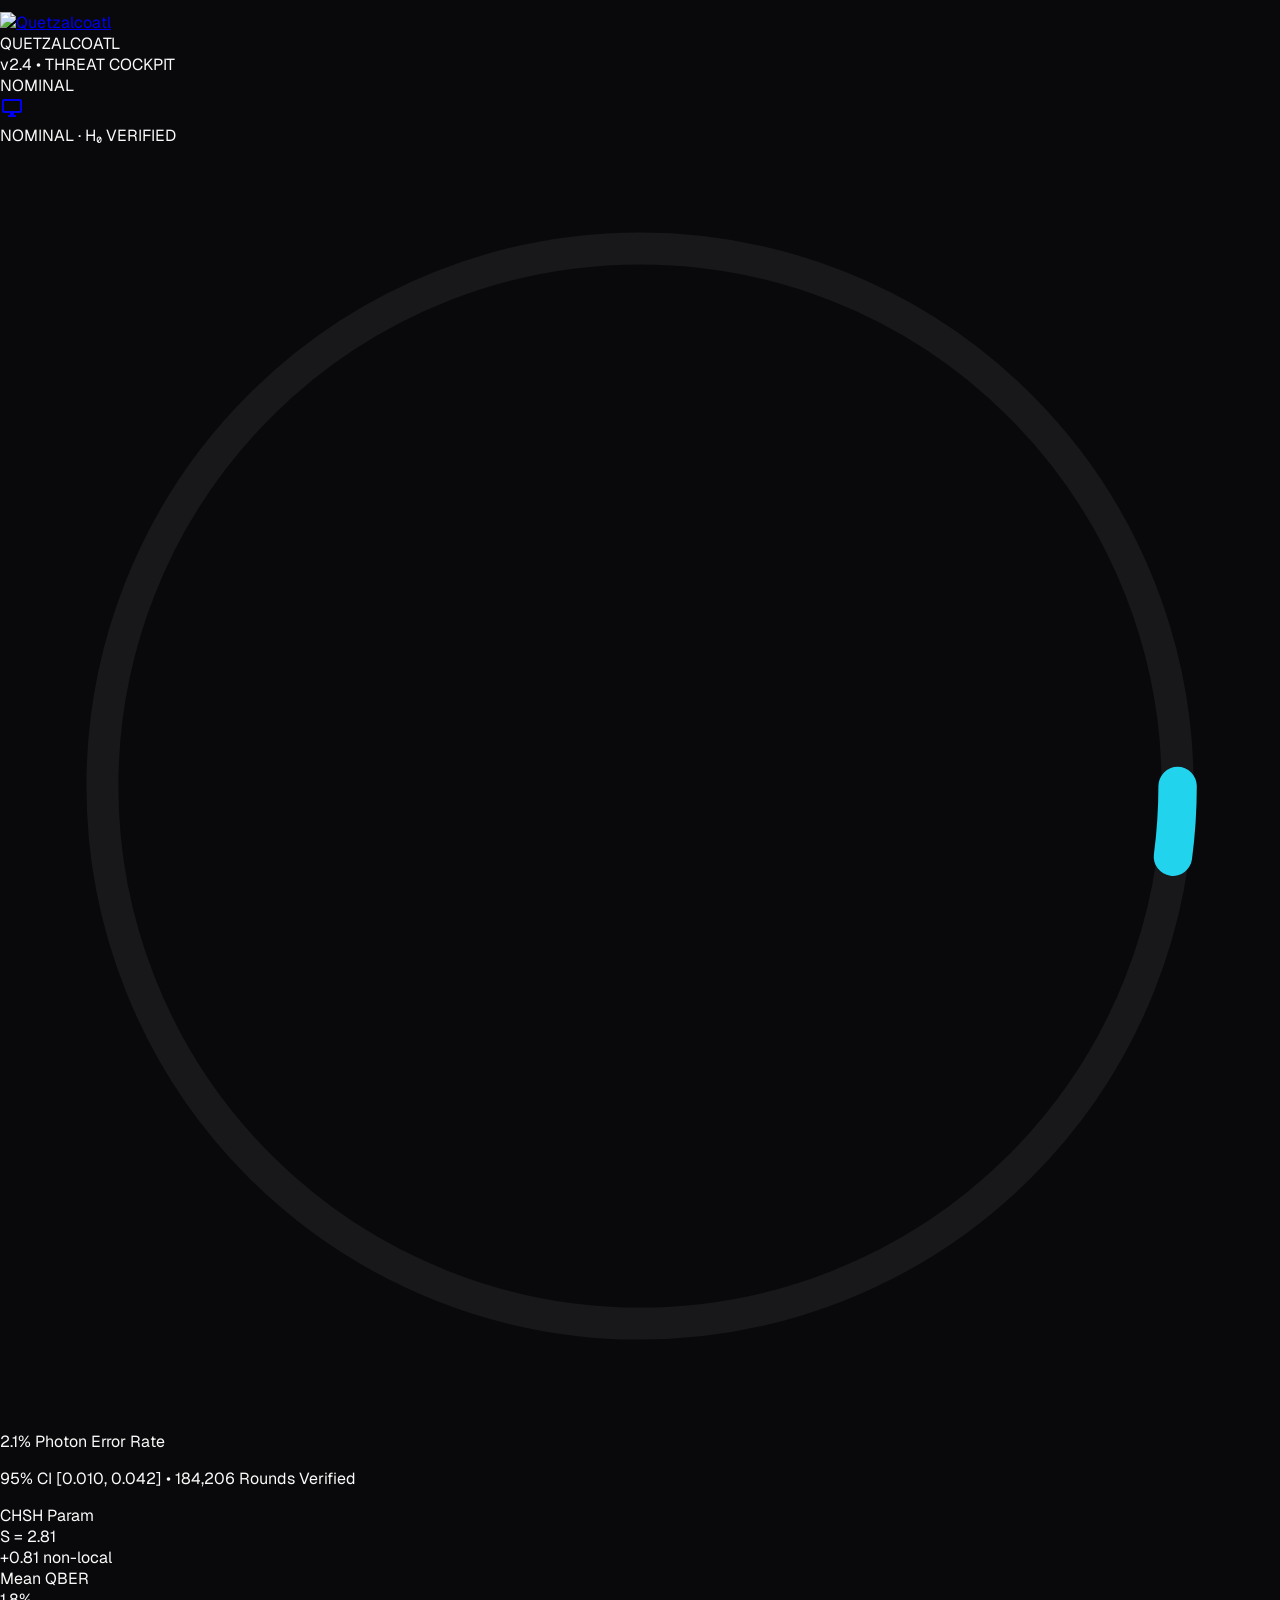
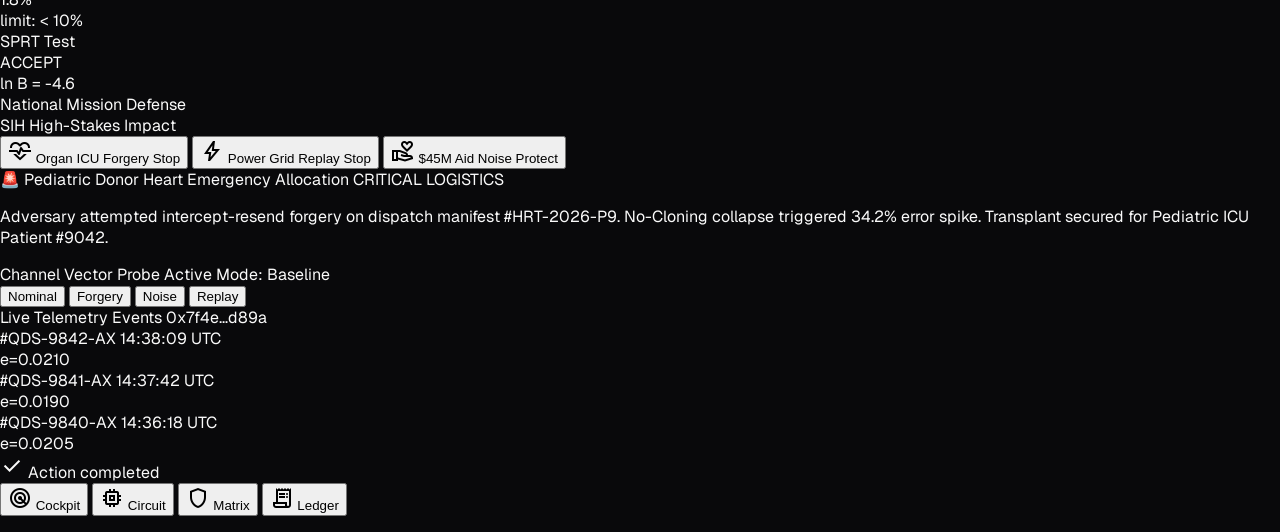
==== frontend/minimal.html @ b8067ca7 "feat(ui): overhaul UI/UX navigation, sticky cockpit HUD, and floating hover explainer" ====
<!DOCTYPE html>
<html class="dark" lang="en">

<head>
  <meta charset="utf-8">
  <meta name="viewport"
    content="width=device-width, initial-scale=1.0, maximum-scale=1.0, user-scalable=no, viewport-fit=cover">
  <title>Quetzalcoatl • Quantum Digital Signature Lab</title>
  <link rel="preconnect" href="https://fonts.googleapis.com">
  <link rel="preconnect" href="https://fonts.gstatic.com" crossorigin="">
  <link
    href="https://fonts.googleapis.com/css2?family=Geist:wght@300;400;500;600;700&amp;family=JetBrains+Mono:wght@400;500;600&amp;display=swap"
    rel="stylesheet">
  <link
    href="https://fonts.googleapis.com/css2?family=Material+Symbols+Outlined:opsz,wght,FILL,GRAD@20..48,100..700,0..1,-50..200"
    rel="stylesheet">
  <script src="https://cdn.tailwindcss.com?plugins=forms,container-queries"></script>
  <script id="tailwind-config">
    tailwind.config = {
      darkMode: "class",
      theme: {
        extend: {
          colors: {
            background: "#09090b",
            surface: "#0c0c0f",
            "surface-raised": "#141418",
            "surface-bright": "#18181b",
            "surface-container": "#121215",
            "surface-container-high": "#18181b",
            "surface-container-lowest": "#09090b",
            outline: "#1f1f23",
            "outline-variant": "#27272a",
            "outline-subtle": "#1e1e24",
            border: "#1f1f23",
            "border-subtle": "#27272a",
            primary: "#a78bfa",
            "on-surface": "#fafafa",
            "on-surface-variant": "#a1a1aa",
            secondary: "#71717a",
            muted: "#71717a",
            tertiary: "#34d399",
            error: "#ef4444",
            warning: "#f59e0b",
            "text-bright": "#fafafa",
            "text-muted": "#a1a1aa",
            "text-dim": "#71717a"
          },
          fontFamily: {
            sans: ["Geist", "-apple-system", "BlinkMacSystemFont", "sans-serif"],
            mono: ["JetBrains Mono", "monospace"]
          }
        }
      }
    };
  </script>
  <style>
    @layer base {

      html,
      body {
        margin: 0;
        padding: 0;
        width: 100vw;
        background-color: #09090b;
        color: #fafafa;
        font-family: 'Geist', sans-serif;
      }

      body {
        overscroll-behavior: none;
        -webkit-font-smoothing: antialiased;
        min-height: 100dvh;
      }

      .pb-safe {
        padding-bottom: max(env(safe-area-inset-bottom, 16px), 16px);
      }

      .pt-safe {
        padding-top: max(env(safe-area-inset-top, 12px), 12px);
      }
    }

    ::-webkit-scrollbar {
      display: none;
    }

    @keyframes pulseGlow {

      0%,
      100% {
        opacity: 0.35;
        transform: scale(1);
      }

      50% {
        opacity: 0.9;
        transform: scale(1.15);
      }
    }

    .pulse-glow {
      animation: pulseGlow 2.4s ease-in-out infinite;
      transform-origin: center;
    }

    .view-container {
      display: none;
      opacity: 0;
      transition: opacity 0.15s ease-out;
    }

    .view-container.active-view {
      display: block;
      opacity: 1;
    }

    /* Smart Floating Contextual Tooltip */
    #quantum-tooltip {
      position: fixed;
      z-index: 100000;
      max-width: 320px;
      min-width: 200px;
      background: rgba(18, 18, 23, 0.96);
      backdrop-filter: blur(16px);
      -webkit-backdrop-filter: blur(16px);
      border: 1px solid rgba(6, 182, 212, 0.4);
      border-radius: 12px;
      padding: 12px 14px;
      box-shadow: 0 16px 36px -4px rgba(0, 0, 0, 0.85), 0 0 1px 1px rgba(6, 182, 212, 0.2);
      pointer-events: none;
      opacity: 0;
      transform: translateY(6px) scale(0.96);
      transition: opacity 0.15s ease, transform 0.15s ease;
    }

    #quantum-tooltip.active {
      opacity: 1;
      transform: translateY(0) scale(1);
      pointer-events: auto;
    }

    .tooltip-header {
      display: flex;
      align-items: center;
      justify-content: space-between;
      gap: 8px;
      margin-bottom: 6px;
    }

    .tooltip-tag {
      font-family: 'JetBrains Mono', monospace;
      font-size: 9px;
      font-weight: 700;
      text-transform: uppercase;
      letter-spacing: 0.05em;
      padding: 2px 6px;
      border-radius: 4px;
      background: rgba(6, 182, 212, 0.15);
      color: #22d3ee;
      border: 1px solid rgba(6, 182, 212, 0.3);
    }

    .tooltip-title {
      font-weight: 700;
      font-size: 12px;
      color: #ffffff;
      line-height: 1.3;
    }

    .tooltip-body {
      font-size: 11px;
      color: #d4d4d8;
      line-height: 1.45;
    }

    .tooltip-timer-track {
      width: 100%;
      height: 2.5px;
      background: rgba(255, 255, 255, 0.08);
      border-radius: 999px;
      overflow: hidden;
      margin-top: 8px;
    }

    .tooltip-timer-bar {
      height: 100%;
      width: 100%;
      background: linear-gradient(90deg, #06b6d4, #10b981);
      transform-origin: left;
    }

    [data-explain-title] {
      cursor: help;
      transition: box-shadow 0.15s ease;
    }

    [data-explain-title]:hover {
      box-shadow: 0 0 0 1px rgba(6, 182, 212, 0.4) !important;
    }
  </style>
</head>

<body class="bg-background text-on-surface flex flex-col min-h-screen selection:bg-primary/20 selection:text-white">

  <!-- Minimal Dynamic Executive Header -->
  <header class="fixed top-0 w-full z-50 pt-safe bg-background/85 backdrop-blur-xl border-b border-outline">
    <div class="h-14 px-4 flex items-center justify-between max-w-lg mx-auto">
      <div class="flex items-center gap-3 min-w-0">
        <a href="/" title="Open Desktop SOC"
          class="w-7 h-7 rounded-md border border-outline-variant overflow-hidden flex items-center justify-center shrink-0 bg-surface-container hover:border-cyan-500/40 transition">
          <img alt="Quetzalcoatl" class="w-full h-full object-cover" src="/static/assets/cover.png"
            onerror="this.onerror=null; this.src='https://lh3.googleusercontent.com/aida-public/[base64]';">
        </a>
        <div class="min-w-0">
          <div class="font-mono text-[11px] tracking-widest text-on-surface font-semibold uppercase truncate"
            id="hdr-title">QUETZALCOATL</div>
          <div class="font-mono text-[9px] text-secondary tracking-tight truncate" id="hdr-subtitle">TELEPORTATION CORE
          </div>
        </div>
      </div>
      <div class="flex items-center gap-2 shrink-0">
        <div class="flex items-center gap-1.5 px-2 py-1 rounded border border-outline bg-surface-container"
          id="hdr-badge">
          <span class="w-1.5 h-1.5 rounded-full bg-tertiary animate-pulse" id="hdr-badge-dot"></span>
          <span class="font-mono text-[10px] text-tertiary font-medium uppercase" id="hdr-badge-text">NOMINAL</span>
        </div>
        <a href="/"
          class="p-1 rounded text-secondary hover:text-white border border-transparent hover:border-outline transition"
          title="Switch to Full Desktop SOC">
          <span class="material-symbols-outlined text-[16px]">desktop_windows</span>
        </a>
      </div>
    </div>
  </header>

  <!-- Main Multi-View Workspace -->
  <main class="flex-1 flex flex-col relative w-full pt-20 pb-24 px-4 max-w-lg mx-auto">

    <!-- ======================================================== -->
    <!-- VIEW 1: LIVE THREAT COCKPIT -->
    <!-- ======================================================== -->
    <div id="view-cockpit" class="view-container active-view space-y-6">
      <!-- Hero Error Rate & Real-Time Pulse -->
      <section class="flex flex-col items-center pt-2 pb-1 text-center">
        <div
          class="inline-flex items-center gap-2 px-2.5 py-1 rounded-full bg-surface-container border border-outline-variant/60 mb-4">
          <span class="w-1.5 h-1.5 rounded-full bg-emerald-400" id="heroBadgeDot"></span>
          <span class="font-mono text-[10px] tracking-wider uppercase text-on-surface-variant font-medium"
            id="heroBadgeText">NOMINAL · H₀ VERIFIED</span>
        </div>
        <!-- Clean Radial Telemetry Metric -->
        <div class="relative w-44 h-44 flex items-center justify-center mb-3">
          <svg class="w-full h-full transform -rotate-90" viewBox="0 0 100 100">
            <circle cx="50" cy="50" fill="none" r="42" stroke="#18181b" stroke-width="2.5"></circle>
            <circle class="transition-all duration-700 ease-out" cx="50" cy="50" fill="none" id="gaugeArc" r="42"
              stroke="#22d3ee" stroke-dasharray="5.54 263.89" stroke-dashoffset="0" stroke-linecap="round"
              stroke-width="3"></circle>
          </svg>
          <div class="absolute inset-0 flex flex-col items-center justify-center">
            <span class="font-mono text-4xl font-semibold tracking-tight text-white" id="heroRateVal">2.1%</span>
            <span class="font-mono text-[10px] uppercase tracking-widest text-secondary mt-1">Photon Error Rate</span>
          </div>
        </div>
        <p class="font-mono text-[11px] text-secondary tracking-tight" id="heroSubtitle">
          95% CI [0.010, 0.042] • 184,206 Rounds Verified
        </p>
      </section>

      <!-- Essential Micro-Grid (CHSH, QBER, SPRT) -->
      <section class="grid grid-cols-3 gap-2.5 pt-1">
        <div
          class="p-3 rounded-lg border border-outline-variant/40 bg-surface-container/60 flex flex-col justify-between space-y-1">
          <span class="font-mono text-[9px] uppercase tracking-wider text-secondary">CHSH Param</span>
          <div class="font-mono text-base font-semibold text-white" id="statCHSH">S = 2.81</div>
          <span class="font-mono text-[9px] text-cyan-400" id="statMargin">+0.81 non-local</span>
        </div>
        <div
          class="p-3 rounded-lg border border-outline-variant/40 bg-surface-container/60 flex flex-col justify-between space-y-1">
          <span class="font-mono text-[9px] uppercase tracking-wider text-secondary">Mean QBER</span>
          <div class="font-mono text-base font-semibold text-white" id="statQBER">1.8%</div>
          <span class="font-mono text-[9px] text-secondary">limit: &lt; 10%</span>
        </div>
        <div
          class="p-3 rounded-lg border border-outline-variant/40 bg-surface-container/60 flex flex-col justify-between space-y-1">
          <span class="font-mono text-[9px] uppercase tracking-wider text-secondary">SPRT Test</span>
          <div class="font-mono text-base font-semibold text-emerald-400 flex items-center gap-1" id="statSPRT">ACCEPT
          </div>
          <span class="font-mono text-[9px] text-secondary" id="statSPRTDetail">ln B = -4.6</span>
        </div>
      </section>

      <!-- Social Problem Mission Bar: High-Impact Real-World Defense -->
      <section class="border border-outline rounded-xl p-3.5 bg-surface space-y-3">
        <div class="flex items-center justify-between">
          <div class="flex items-center gap-2">
            <span class="w-2 h-2 rounded-full bg-rose-500 animate-ping"></span>
            <span class="font-mono text-[10px] uppercase tracking-widest text-text-bright font-semibold">National
              Mission Defense</span>
          </div>
          <span class="font-mono text-[9px] text-cyan-400 font-medium">SIH High-Stakes Impact</span>
        </div>
        <!-- Mission Cards Selector -->
        <div class="grid grid-cols-3 gap-1.5 font-mono text-[10px]">
          <button onclick="triggerSocialMission('healthcare_organ_dispatch')" id="btn-scen-organ"
            data-explain-title="Pediatric Donor Heart ICU Defense"
            data-explain-body="Prevents adversary tampering with organ recipient manifests in transit. No-Cloning collapse causes an unmistakable ~34% error spike, guaranteeing organ reaches ICU patient safely."
            class="scen-btn py-2 px-1 text-center rounded border border-rose-500/50 bg-surface-container flex flex-col items-center gap-1 transition-all">
            <span class="material-symbols-outlined text-[17px] text-rose-400">cardiology</span>
            <span class="text-[9px] font-semibold text-white">Organ ICU</span>
            <span class="text-[8px] text-rose-300">Forgery Stop</span>
          </button>
          <button onclick="triggerSocialMission('grid_blackout_command')" id="btn-scen-grid"
            data-explain-title="Power Grid SCADA Blackout Defense"
            data-explain-body="Defense against replayed breaker trip orders. Single-use Bell pair collapse triggers instant REJECT, shielding 4.2M citizens from catastrophic blackouts."
            class="scen-btn py-2 px-1 text-center rounded border border-outline-variant bg-surface-container hover:border-purple-500/50 flex flex-col items-center gap-1 transition-all">
            <span class="material-symbols-outlined text-[17px] text-purple-400">bolt</span>
            <span class="text-[9px] font-semibold text-white">Power Grid</span>
            <span class="text-[8px] text-secondary">Replay Stop</span>
          </button>
          <button onclick="triggerSocialMission('disaster_relief_aid')" id="btn-scen-aid"
            data-explain-title="Sovereign Citizen Disaster Relief Aid"
            data-explain-body="Uses Hoeffding bounds to distinguish storm fiber attenuation (14.7%) from malicious theft, ensuring $45M reaches 120,000 flood victims without diversion."
            class="scen-btn py-2 px-1 text-center rounded border border-outline-variant bg-surface-container hover:border-amber-500/50 flex flex-col items-center gap-1 transition-all">
            <span class="material-symbols-outlined text-[17px] text-amber-400">volunteer_activism</span>
            <span class="text-[9px] font-semibold text-white">$45M Aid</span>
            <span class="text-[8px] text-secondary">Noise Protect</span>
          </button>
        </div>
        <!-- Active Mission Social Impact Banner -->
        <div id="mission-alert-box"
          class="p-2.5 rounded-lg border border-rose-500/40 bg-rose-950/20 text-[11px] font-mono space-y-1 transition-all">
          <div class="flex items-center justify-between">
            <span class="font-semibold text-rose-300" id="mission-title">🚨 Pediatric Donor Heart Emergency
              Allocation</span>
            <span class="text-[9px] px-1.5 py-0.2 rounded border border-rose-500/40 text-rose-300 font-semibold"
              id="mission-tag">CRITICAL LOGISTICS</span>
          </div>
          <p class="text-[10px] text-zinc-300 leading-snug" id="mission-impact">
            Adversary attempted intercept-resend forgery on dispatch manifest #HRT-2026-P9. No-Cloning collapse
            triggered 34.2% error spike. Transplant secured for Pediatric ICU Patient #9042.
          </p>
        </div>
      </section>

      <!-- Attack Simulation Harness: Sleek Segmented Switcher -->
      <section class="space-y-3 pt-1">
        <div class="flex items-center justify-between">
          <span class="font-mono text-[10px] uppercase tracking-widest text-secondary">Channel Vector Probe</span>
          <span class="font-mono text-[9px] text-secondary" id="probeStatus">Active Mode: Baseline</span>
        </div>
        <div
          class="grid grid-cols-4 gap-1 p-1 bg-surface-container rounded-lg border border-outline-variant/50 font-mono text-[10px]">
          <button data-explain-title="Nominal Channel Mode"
            data-explain-body="Honest signer transmission with standard physical noise (~2.1%). Information-theoretic authenticity validated with fidelity F > 95%."
            class="py-2 text-center rounded transition-all font-medium bg-surface-bright text-white shadow-sm border border-outline-variant/40"
            id="btn-nominal" onclick="setVector('nominal')">
            Nominal
          </button>
          <button data-explain-title="Quantum Forgery Attack"
            data-explain-body="Adversary attempts intercept-resend forgery. State collapse disturbance causes an irreducible ~34% error rate, triggering an instant ABORT."
            class="py-2 text-center rounded transition-all text-secondary hover:text-white" id="btn-forgery"
            onclick="setVector('forgery')">
            Forgery
          </button>
          <button data-explain-title="Depolarizing Channel Noise"
            data-explain-body="Adversary introduces optical fiber disturbance (14.7%). Hoeffding bounds differentiate physical line degradation from forgery, raising an ALERT."
            class="py-2 text-center rounded transition-all text-secondary hover:text-white" id="btn-noise"
            onclick="setVector('noise')">
            Noise
          </button>
          <button data-explain-title="Nonce Replay Sabotage"
            data-explain-body="Adversary replays old classical bits. Because target Bell pairs are single-use, mutual information collapses to 0, failing verification."
            class="py-2 text-center rounded transition-all text-secondary hover:text-white" id="btn-replay"
            onclick="setVector('replay')">
            Replay
          </button>
        </div>
      </section>

      <!-- Streamlined Recent Verifications (Ultra-crisp rows) -->
      <section class="space-y-2.5 pt-1">
        <div class="flex items-center justify-between border-b border-outline-variant/40 pb-2">
          <span class="font-mono text-[10px] uppercase tracking-widest text-secondary">Live Telemetry Events</span>
          <span class="font-mono text-[9px] text-on-surface-variant" id="cockpit-session-tag">0x7f4e…d89a</span>
        </div>
        <div class="space-y-1.5 font-mono text-xs" id="logList">
          <div class="py-2 flex items-center justify-between border-b border-outline-variant/20">
            <div class="flex items-center gap-2">
              <span class="w-1 h-1 rounded-full bg-emerald-400"></span>
              <span class="text-on-surface text-[11px]">#QDS-9842-AX</span>
              <span class="text-[9px] text-secondary">14:38:09 UTC</span>
            </div>
            <span class="text-[11px] text-cyan-400 font-medium">e=0.0210</span>
          </div>
          <div class="py-2 flex items-center justify-between border-b border-outline-variant/20">
            <div class="flex items-center gap-2">
              <span class="w-1 h-1 rounded-full bg-emerald-400"></span>
              <span class="text-on-surface text-[11px]">#QDS-9841-AX</span>
              <span class="text-[9px] text-secondary">14:37:42 UTC</span>
            </div>
            <span class="text-[11px] text-cyan-400 font-medium">e=0.0190</span>
          </div>
          <div class="py-2 flex items-center justify-between">
            <div class="flex items-center gap-2">
              <span class="w-1 h-1 rounded-full bg-emerald-400"></span>
              <span class="text-on-surface text-[11px]">#QDS-9840-AX</span>
              <span class="text-[9px] text-secondary">14:36:18 UTC</span>
            </div>
            <span class="text-[11px] text-cyan-400 font-medium">e=0.0205</span>
          </div>
        </div>
      </section>
    </div>

    <!-- ======================================================== -->
    <!-- VIEW 2: TELEPORTATION CIRCUIT LAB -->
    <!-- ======================================================== -->
    <div id="view-circuit" class="view-container space-y-5">
      <!-- Streamlined Teleportation Stage -->
      <section class="border border-outline rounded-xl p-5 bg-surface space-y-4">
        <div class="flex items-center justify-between">
          <span class="font-mono text-[10px] uppercase tracking-widest text-secondary font-medium">TELEPORTATION
            PIPELINE</span>
          <span class="font-mono text-[9px] text-cyan-400 tracking-wider font-medium">BSM PROTOCOL</span>
        </div>
        <!-- 4-Step Pipeline Flow -->
        <div class="grid grid-cols-4 gap-2 pt-1 pb-1 relative">
          <!-- Connecting Line Underlay -->
          <div
            class="absolute top-[22px] left-6 right-6 h-[1px] bg-gradient-to-r from-zinc-700 via-cyan-400/40 to-zinc-700 z-0">
          </div>
          <!-- Step 1: Alice -->
          <div class="relative z-10 flex flex-col items-center text-center group cursor-pointer"
            onclick="selectPipelineStep(1)">
            <div
              class="w-11 h-11 rounded-lg border border-cyan-400/80 bg-surface-container flex items-center justify-center shadow-[0_0_12px_rgba(34,211,238,0.2)] transition-all"
              id="step-node-1">
              <span class="font-mono text-[12px] font-semibold text-cyan-300">|ψ⟩</span>
            </div>
            <span class="font-sans text-[11px] text-on-surface font-medium mt-2">Alice</span>
            <span class="font-mono text-[9px] text-secondary">State Ingest</span>
          </div>
          <!-- Step 2: Entangled Pair -->
          <div class="relative z-10 flex flex-col items-center text-center group cursor-pointer"
            onclick="selectPipelineStep(2)">
            <div
              class="w-11 h-11 rounded-lg border border-outline bg-surface-container flex items-center justify-center transition-all"
              id="step-node-2">
              <span class="font-mono text-[11px] font-semibold text-on-surface-variant">|Φ⁺⟩</span>
            </div>
            <span class="font-sans text-[11px] text-on-surface font-medium mt-2">EPR Pair</span>
            <span class="font-mono text-[9px] text-secondary">Bell State</span>
          </div>
          <!-- Step 3: BSM -->
          <div class="relative z-10 flex flex-col items-center text-center group cursor-pointer"
            onclick="selectPipelineStep(3)">
            <div
              class="w-11 h-11 rounded-lg border border-outline bg-surface-container flex items-center justify-center transition-all"
              id="step-node-3">
              <span class="material-symbols-outlined text-[17px] text-on-surface-variant">join_inner</span>
            </div>
            <span class="font-sans text-[11px] text-on-surface font-medium mt-2">BSM</span>
            <span class="font-mono text-[9px] text-secondary">2-Bit Coll.</span>
          </div>
          <!-- Step 4: Bob -->
          <div class="relative z-10 flex flex-col items-center text-center group cursor-pointer"
            onclick="selectPipelineStep(4)">
            <div
              class="w-11 h-11 rounded-lg border border-outline bg-surface-container flex items-center justify-center transition-all"
              id="step-node-4">
              <span class="font-mono text-[11px] font-semibold text-on-surface">U</span>
            </div>
            <span class="font-sans text-[11px] text-on-surface font-medium mt-2">Bob</span>
            <span class="font-mono text-[9px] text-secondary">Correction</span>
          </div>
        </div>
        <!-- Active Step Status Banner -->
        <div class="pt-2 border-t border-outline flex items-center justify-between text-xs font-mono"
          id="pipeline-status-text">
          <span class="text-secondary text-[11px]">Active Operator:</span>
          <span class="text-cyan-300 text-[11px] font-medium" id="pipeline-desc">Alice encodes |ψ⟩ = α|0⟩ + β|1⟩</span>
        </div>
      </section>

      <!-- CHSH Inequality Single-Line Telemetry -->
      <section class="border border-outline rounded-xl p-4 bg-surface flex items-center justify-between">
        <div class="flex items-center gap-3">
          <span class="material-symbols-outlined text-cyan-400 text-[20px]">show_chart</span>
          <div>
            <div class="font-mono text-[9px] uppercase tracking-widest text-secondary">CHSH CORRELATION</div>
            <div class="flex items-baseline gap-2">
              <span class="font-mono text-[18px] text-on-surface font-semibold" id="chsh-val">S = 2.810</span>
              <span class="font-mono text-[10px] text-secondary">Classical Bound: S ≤ 2.00</span>
            </div>
          </div>
        </div>
        <div class="text-right">
          <span
            class="px-2 py-0.5 rounded border border-cyan-500/40 bg-cyan-950/30 font-mono text-[9px] text-cyan-300 font-semibold uppercase tracking-wider">Quantum
            Valid</span>
        </div>
      </section>

      <!-- Delicate Bloch Sphere & State Telemetry -->
      <section class="border border-outline rounded-xl p-5 bg-surface space-y-4">
        <div class="flex items-center justify-between">
          <span class="font-mono text-[10px] uppercase tracking-widest text-secondary font-medium">BLOCH SPHERE
            TELEMETRY</span>
          <span class="font-mono text-[10px] text-cyan-400 font-medium" id="state-label">|ψ_B⟩ Reconstructed</span>
        </div>
        <!-- Refined Wireframe Bloch Vector SVG -->
        <div class="w-full flex items-center justify-center py-2">
          <div class="w-48 h-48 relative">
            <svg class="w-full h-full" fill="none" viewBox="0 0 160 160" xmlns="http://www.w3.org/2000/svg">
              <circle cx="80" cy="80" r="64" stroke="#27272a" stroke-width="1"></circle>
              <ellipse cx="80" cy="80" rx="64" ry="22" stroke="#27272a" stroke-dasharray="3 3" stroke-width="1">
              </ellipse>
              <ellipse cx="80" cy="80" rx="22" ry="64" stroke="#27272a" stroke-dasharray="2 3" stroke-width="0.75">
              </ellipse>
              <line stroke="#3f3f46" stroke-width="1" x1="80" x2="80" y1="12" y2="148"></line>
              <line stroke="#3f3f46" stroke-width="1" x1="12" x2="148" y1="80" y2="80"></line>
              <text fill="#71717a" font-family="JetBrains Mono" font-size="8" text-anchor="middle" x="80"
                y="10">|0⟩</text>
              <text fill="#71717a" font-family="JetBrains Mono" font-size="8" text-anchor="middle" x="80"
                y="156">|1⟩</text>
              <text fill="#71717a" font-family="JetBrains Mono" font-size="7.5" text-anchor="start" x="154"
                y="83">+x</text>
              <line id="bloch-proj-z" opacity="0.4" stroke="#22d3ee" stroke-dasharray="2 2" stroke-width="0.75" x1="80"
                x2="118" y1="42" y2="42"></line>
              <line id="bloch-proj-xy" opacity="0.4" stroke="#22d3ee" stroke-dasharray="2 2" stroke-width="0.75" x1="80"
                x2="118" y1="80" y2="80"></line>
              <line id="bloch-vector" stroke="#22d3ee" stroke-linecap="round" stroke-width="2" x1="80" x2="118" y1="80"
                y2="42"></line>
              <circle cx="118" cy="42" fill="#22d3ee" id="bloch-tip" r="3.5"></circle>
              <circle class="pulse-glow" cx="118" cy="42" fill="none" id="bloch-tip-pulse" opacity="0.4" r="7"
                stroke="#22d3ee" stroke-width="1"></circle>
            </svg>
          </div>
        </div>
        <!-- Clean Coordinate Readouts -->
        <div class="grid grid-cols-2 gap-3 pt-3 border-t border-outline">
          <div class="p-2.5 rounded-lg bg-surface-container border border-outline">
            <div class="font-mono text-[9px] uppercase tracking-wider text-secondary">ANGLES (θ, φ)</div>
            <div class="font-mono text-[12px] text-on-surface font-medium mt-0.5" id="polar-coords">θ = 0.785 • φ =
              1.571</div>
          </div>
          <div class="p-2.5 rounded-lg bg-surface-container border border-outline">
            <div class="font-mono text-[9px] uppercase tracking-wider text-secondary">STATE VECTOR (X, Y, Z)</div>
            <div class="font-mono text-[12px] text-cyan-300 font-medium mt-0.5" id="vector-coords">[0.00, 0.71, 0.71]
            </div>
          </div>
        </div>
      </section>

      <!-- Interactive Controls & Simulation Run -->
      <section class="border border-outline rounded-xl p-5 bg-surface space-y-4">
        <div class="flex items-center justify-between">
          <span class="font-mono text-[10px] uppercase tracking-widest text-secondary font-medium">OBSERVABLE
            BASIS</span>
          <span class="font-mono text-[9px] text-secondary">1-SHOT SAMPLE</span>
        </div>
        <!-- Clean Basis Toggle (Z, X, Y) -->
        <div class="grid grid-cols-3 gap-1.5 p-1 bg-surface-container rounded-lg border border-outline">
          <button
            class="basis-btn py-1.5 rounded-md font-mono text-[11px] font-semibold bg-on-surface text-background transition-all"
            onclick="setBasis('Z', this)" type="button">Z-Basis</button>
          <button
            class="basis-btn py-1.5 rounded-md font-mono text-[11px] font-medium text-secondary hover:text-on-surface transition-all"
            onclick="setBasis('X', this)" type="button">X-Basis</button>
          <button
            class="basis-btn py-1.5 rounded-md font-mono text-[11px] font-medium text-secondary hover:text-on-surface transition-all"
            onclick="setBasis('Y', this)" type="button">Y-Basis</button>
        </div>
        <!-- Execution Strip -->
        <div class="flex items-center gap-3 pt-1">
          <button
            class="flex-1 h-10 bg-white hover:bg-zinc-200 active:scale-[0.99] text-black rounded-lg font-mono text-[11px] font-semibold tracking-wider flex items-center justify-center gap-2 transition-all shadow-sm"
            onclick="runSimulation()">
            <span class="material-symbols-outlined text-[16px] text-black">play_arrow</span>EXECUTE TELEPORTATION
          </button>
          <button
            class="w-10 h-10 rounded-lg border border-outline bg-surface-container hover:border-outline-variant flex items-center justify-center text-secondary hover:text-on-surface transition-colors"
            onclick="resetSimulation()" title="Reset">
            <span class="material-symbols-outlined text-[16px]">replay</span>
          </button>
        </div>
      </section>
    </div>

    <!-- ======================================================== -->
    <!-- VIEW 3: THREAT MATRIX -->
    <!-- ======================================================== -->
    <div id="view-matrix" class="view-container space-y-6">
      <!-- Key Thresholds: Spacious Dual-Metric Display -->
      <section class="flex flex-col gap-2">
        <div class="font-mono text-[10px] uppercase tracking-widest text-text-dim">Decision Bounds</div>
        <div class="grid grid-cols-2 gap-3">
          <div class="p-4 rounded-lg bg-surface border border-outline flex flex-col justify-between">
            <span class="font-mono text-[10px] text-text-dim uppercase tracking-wider">Verify Bound (s_v)</span>
            <div class="mt-2 flex items-baseline gap-1.5">
              <span class="font-mono text-2xl font-semibold text-text-bright tracking-tight">10.0%</span>
              <span class="text-[11px] text-text-dim">max noise</span>
            </div>
          </div>
          <div class="p-4 rounded-lg bg-surface border border-outline flex flex-col justify-between">
            <span class="font-mono text-[10px] text-text-dim uppercase tracking-wider">Abort Bound (s_a)</span>
            <div class="mt-2 flex items-baseline gap-1.5">
              <span class="font-mono text-2xl font-semibold text-text-bright tracking-tight">20.0%</span>
              <span class="text-[11px] text-text-dim">intrusion</span>
            </div>
          </div>
        </div>
      </section>

      <!-- Streamlined Attack Bounds Matrix -->
      <section class="flex flex-col gap-3">
        <div class="flex items-center justify-between pb-1 border-b border-outline">
          <span class="font-mono text-[10px] uppercase tracking-widest text-text-dim">Empirical Attack Bounds</span>
          <span class="font-mono text-[10px] text-text-dim">5 Active Vectors</span>
        </div>
        <div class="flex flex-col divide-y divide-outline/60">
          <!-- Row 1: Quantum Forgery -->
          <div class="py-3 flex items-center justify-between gap-3">
            <div class="flex flex-col">
              <span class="text-sm font-medium text-text-bright">Quantum Forgery</span>
              <span class="font-mono text-[10px] text-text-dim">Obs: 34.1% <span
                  class="text-outline-variant text-[9px]">•</span> Bound: 33.3%</span>
            </div>
            <span
              class="font-mono text-[10px] px-2 py-0.5 rounded bg-rose-950/40 text-rose-300 border border-rose-500/40 font-semibold tracking-wide">BLOCK</span>
          </div>
          <!-- Row 2: Channel Noise -->
          <div class="py-3 flex items-center justify-between gap-3">
            <div class="flex flex-col">
              <span class="text-sm font-medium text-text-bright">Channel Noise</span>
              <span class="font-mono text-[10px] text-text-dim">Obs: 15.2% <span
                  class="text-outline-variant text-[9px]">•</span> Bound: 14.7%</span>
            </div>
            <span
              class="font-mono text-[10px] px-2 py-0.5 rounded bg-amber-950/30 text-amber-300 border border-amber-500/40 font-semibold tracking-wide">ALERT</span>
          </div>
          <!-- Row 3: Replay Attack -->
          <div class="py-3 flex items-center justify-between gap-3">
            <div class="flex flex-col">
              <span class="text-sm font-medium text-text-bright">Replay Attack</span>
              <span class="font-mono text-[10px] text-text-dim">Obs: Stale Nonce <span
                  class="text-outline-variant text-[9px]">•</span> Bound: Collapse</span>
            </div>
            <span
              class="font-mono text-[10px] px-2 py-0.5 rounded bg-purple-950/40 text-purple-300 border border-purple-500/40 font-semibold tracking-wide">BLOCK</span>
          </div>
          <!-- Row 4: Impersonation -->
          <div class="py-3 flex items-center justify-between gap-3">
            <div class="flex flex-col">
              <span class="text-sm font-medium text-text-bright">Impersonation</span>
              <span class="font-mono text-[10px] text-text-dim">Obs: Rogue EPR <span
                  class="text-outline-variant text-[9px]">•</span> Bound: Unbound</span>
            </div>
            <span
              class="font-mono text-[10px] px-2 py-0.5 rounded bg-rose-950/40 text-rose-300 border border-rose-500/40 font-semibold tracking-wide">BLOCK</span>
          </div>
          <!-- Row 5: Unauthorized Node -->
          <div class="py-3 flex items-center justify-between gap-3">
            <div class="flex flex-col">
              <span class="text-sm font-medium text-text-bright">Unauthorized Node</span>
              <span class="font-mono text-[10px] text-text-dim">Obs: Invalid Verifier <span
                  class="text-outline-variant text-[9px]">•</span> Bound: Denied</span>
            </div>
            <span
              class="font-mono text-[10px] px-2 py-0.5 rounded bg-rose-950/40 text-rose-300 border border-rose-500/40 font-semibold tracking-wide">BLOCK</span>
          </div>
        </div>
      </section>

      <!-- Statistical Early-Stopping (SPRT) -->
      <section class="flex flex-col gap-3">
        <div class="flex items-center justify-between pb-1 border-b border-outline">
          <span class="font-mono text-[10px] uppercase tracking-widest text-text-dim">Wald SPRT • Early Stopping</span>
          <span class="font-mono text-[10px] text-text-muted">N=42 H₀ Accepted</span>
        </div>
        <div class="rounded-lg bg-surface border border-outline p-4 flex flex-col gap-4">
          <!-- Minimalist Chart -->
          <div class="relative w-full h-32 flex flex-col justify-between pt-1 pb-1">
            <!-- Rejection line -->
            <div class="flex items-center justify-between text-[10px] font-mono text-rose-400/80">
              <span>Reject Boundary (+14.8)</span>
              <div class="flex-1 border-b border-dashed border-rose-500/40 ml-2"></div>
            </div>
            <!-- Center Trajectory SVG -->
            <div class="relative h-16 w-full">
              <svg class="w-full h-full overflow-visible" preserveAspectRatio="none" viewBox="0 0 100 50">
                <path d="M 0,25 C 20,24 35,32 55,38 S 75,44 90,46" fill="none" stroke="#34d399" stroke-linecap="round"
                  stroke-width="1.8"></path>
                <circle cx="90" cy="46" fill="#34d399" r="2.5"></circle>
              </svg>
            </div>
            <!-- Acceptance line -->
            <div class="flex items-center justify-between text-[10px] font-mono text-emerald-400/80">
              <span>Accept Boundary (-8.2)</span>
              <div class="flex-1 border-b border-dashed border-emerald-500/40 ml-2"></div>
            </div>
          </div>
          <!-- Metric Stats -->
          <div class="grid grid-cols-2 pt-3 border-t border-outline/60 font-mono">
            <div>
              <span class="text-[10px] text-text-dim uppercase tracking-wider">Log-Likelihood</span>
              <div class="text-base text-emerald-400 font-medium mt-0.5">-9.4000</div>
            </div>
            <div>
              <span class="text-[10px] text-text-dim uppercase tracking-wider">Efficiency Gain</span>
              <div class="text-base text-text-bright font-medium mt-0.5">79% Saved (4.8x)</div>
            </div>
          </div>
        </div>
      </section>
    </div>

    <!-- ======================================================== -->
    <!-- VIEW 4: MERKLE LEDGER -->
    <!-- ======================================================== -->
    <div id="view-ledger" class="view-container space-y-4">
      <!-- Clean Typographic Ledger Summary Card -->
      <section class="rounded-lg border border-border bg-surface p-4 space-y-3">
        <div class="flex items-center justify-between text-muted border-b border-border pb-2.5">
          <div class="flex items-center space-x-1.5">
            <span class="material-symbols-outlined text-[15px] text-muted">fingerprint</span>
            <span class="font-mono text-[10px] tracking-widest uppercase">EVIDENCE ANCHOR SUMMARY</span>
          </div>
          <span class="font-mono text-[10px] text-emerald-400 flex items-center space-x-1">
            <span class="w-1.5 h-1.5 rounded-full bg-emerald-400"></span>
            <span>SYNCHRONIZED</span>
          </span>
        </div>
        <div class="flex items-baseline justify-between pt-1">
          <div>
            <div class="font-mono text-3xl font-semibold tracking-tight text-text-bright">1,429</div>
            <div class="text-[11px] text-muted mt-0.5">Anchored Merkle Blocks</div>
          </div>
          <div class="text-right">
            <div class="font-mono text-[11px] text-text-bright">EPR: 99.98%</div>
            <div class="text-[11px] text-muted">Zero Divergence</div>
          </div>
        </div>
        <!-- Merkle Root Hash Row -->
        <div class="pt-2 border-t border-border flex items-center justify-between gap-2">
          <div class="min-w-0 flex-1">
            <div class="font-mono text-[9px] text-muted uppercase tracking-wider mb-0.5">Latest Merkle Root (Block
              #1429)</div>
            <div class="font-mono text-[11px] text-text-bright truncate select-all" id="merkleRootDisplay">
              0x9f4a8b71329cdff8310029bce03e71d9a244fa12</div>
          </div>
          <button
            class="shrink-0 flex items-center space-x-1 font-mono text-[10px] text-text-bright hover:text-white bg-[#09090b] hover:bg-surface-raised border border-border px-2.5 py-1 rounded transition-colors"
            onclick="copyRootHash()">
            <span class="material-symbols-outlined text-[12px]">content_copy</span>
            <span>COPY</span>
          </button>
        </div>
      </section>

      <!-- Sleek Forensic Tamper Simulator -->
      <section class="rounded-lg border border-border bg-surface p-4 space-y-3" id="tamperSection">
        <div class="flex items-center justify-between">
          <div>
            <div class="flex items-center space-x-1.5">
              <span class="material-symbols-outlined text-[15px] text-muted">biotech</span>
              <span class="text-[12px] font-mono uppercase tracking-wider text-text-bright font-semibold">Forensic
                Tamper Simulator</span>
            </div>
            <p class="text-[11px] text-muted mt-0.5">Simulate bit flip on Block #1428 raw quantum counts</p>
          </div>
          <!-- Simple Sleek Toggle Button -->
          <button
            class="font-mono text-[10px] uppercase font-semibold px-2.5 py-1 rounded border transition-all shrink-0 bg-surface-raised border-border text-muted hover:text-text-bright"
            id="tamperToggleBtn" onclick="toggleTamperSimulation()">
            Simulate Bit Tamper
          </button>
        </div>
        <!-- Dynamic Feedback Card -->
        <div class="p-3 rounded border border-border bg-[#09090b] transition-all duration-200" id="tamperStatusBox">
          <div class="flex items-center justify-between pb-2 border-b border-border text-[11px] font-mono">
            <div class="flex items-center space-x-2">
              <span class="text-text-bright font-medium">BLOCK #1428</span>
              <span
                class="px-1.5 py-0.2 rounded text-[9px] font-semibold border border-emerald-500/30 text-emerald-400 bg-emerald-950/20"
                id="tamperStatusBadge">IMMUTABLE VALID</span>
            </div>
            <span class="text-muted text-[10px]" id="tamperCountLabel">M: 132 · k: 68</span>
          </div>
          <div class="pt-2 flex flex-col space-y-1">
            <div class="flex items-center justify-between text-[10px] font-mono text-muted">
              <span>LEAF SHA-256 HASH</span>
              <span class="text-emerald-400" id="tamperLeafMatchText">Sepolia Merkle Path Matches</span>
            </div>
            <div class="font-mono text-[11px] truncate text-muted py-1 select-all" id="tamperHashDisplay">
              0x884ef9012a9e34b1790cf18080f488e5d0388421
            </div>
            <div class="hidden text-[11px] text-rose-400 font-mono pt-1 leading-snug border-t border-rose-900/40"
              id="tamperAlertMessage">
              ⚠ Merkle inclusion failure: recalculation diverges from Sepolia root. Forgery rejected by Hoeffding
              validation engine.
            </div>
          </div>
        </div>
      </section>

      <!-- Streamlined Append-Only Ledger Feed -->
      <section class="flex flex-col space-y-2.5 pb-2">
        <div class="flex items-center justify-between px-0.5">
          <div class="flex items-center space-x-1.5">
            <span class="material-symbols-outlined text-[15px] text-muted">format_list_bulleted</span>
            <span class="text-[12px] font-mono uppercase tracking-wider text-text-bright font-semibold">Append-Only
              Feed</span>
          </div>
          <span class="font-mono text-[10px] text-muted">LIVE LOGS</span>
        </div>
        <!-- Crisp Filter & Search Row -->
        <div class="flex flex-col space-y-2 rounded-lg border border-border bg-surface p-2.5">
          <!-- Search Input -->
          <div
            class="relative flex items-center w-full bg-[#09090b] rounded border border-border px-2.5 py-1.5 focus-within:border-muted transition-colors">
            <span class="material-symbols-outlined text-[14px] text-muted mr-2 shrink-0">search</span>
            <input
              class="w-full bg-transparent text-text-bright placeholder-muted text-[11px] font-mono outline-none border-none p-0"
              id="ledgerSearchInput" oninput="filterLedgerFeed()" placeholder="Search block, hash, or session..."
              type="text">
            <button aria-label="Clear search" class="text-muted hover:text-text-bright p-0.5 ml-1 flex items-center"
              onclick="clearLedgerSearch()">
              <span class="material-symbols-outlined text-[13px]">close</span>
            </button>
          </div>
          <!-- Compact Filter Pills -->
          <div class="flex items-center space-x-1.5 overflow-x-auto pt-0.5">
            <button
              class="px-2.5 py-1 rounded font-mono text-[10px] uppercase font-medium transition-all bg-text-bright text-background shrink-0"
              id="filterChip-all" onclick="setVerdictFilter('ALL')">All</button>
            <button
              class="px-2.5 py-1 rounded font-mono text-[10px] uppercase font-medium transition-all bg-[#09090b] border border-border text-muted hover:text-text-bright shrink-0"
              id="filterChip-accept" onclick="setVerdictFilter('ACCEPT')">Accept</button>
            <button
              class="px-2.5 py-1 rounded font-mono text-[10px] uppercase font-medium transition-all bg-[#09090b] border border-border text-muted hover:text-text-bright shrink-0"
              id="filterChip-alert" onclick="setVerdictFilter('ALERT')">Alert</button>
            <button
              class="px-2.5 py-1 rounded font-mono text-[10px] uppercase font-medium transition-all bg-[#09090b] border border-border text-muted hover:text-text-bright shrink-0"
              id="filterChip-block" onclick="setVerdictFilter('BLOCK')">Block</button>
          </div>
        </div>
        <!-- Feed List -->
        <div class="flex flex-col space-y-2" id="ledgerFeedList">
          <!-- Item #1429 -->
          <div class="rounded-lg border border-border bg-surface p-3 space-y-2 hover:border-muted transition-colors"
            data-block="1429" data-hash="0x1a8f9038baefcd4421" data-session="qds-node7-session-0994"
            data-verdict="ACCEPT">
            <div class="flex items-center justify-between">
              <div class="flex items-center space-x-2">
                <span class="font-mono text-[12px] font-semibold text-text-bright">#1429</span>
                <span
                  class="font-mono text-[9px] px-1.5 py-0.2 rounded border border-emerald-500/30 bg-emerald-950/20 text-emerald-400 uppercase font-semibold">ACCEPT</span>
                <span class="font-mono text-[10px] text-muted">Z-Basis · 14s ago</span>
              </div>
              <button
                class="font-mono text-[10px] px-2 py-0.5 rounded border border-border text-muted hover:text-text-bright hover:bg-surface-raised transition-colors flex items-center space-x-1"
                onclick="toggleProofDetails('proof-1429')">
                <span>Proof</span>
                <span class="material-symbols-outlined text-[12px]">expand_more</span>
              </button>
            </div>
            <div class="flex items-center justify-between text-muted font-mono text-[10px]">
              <span class="truncate">SESS: qds-node7-session-0994</span>
              <span class="text-text-dim">0x1a8f90...cd4421</span>
            </div>
            <div class="hidden mt-2 pt-2 border-t border-border space-y-1 font-mono text-[10px]" id="proof-1429">
              <div class="flex items-center justify-between text-muted">
                <span>Inclusion Status</span>
                <span class="text-emerald-400 font-medium">Verified Sepolia #481029</span>
              </div>
              <div class="text-muted truncate bg-[#09090b] p-1 rounded border border-border">Root:
                0x9f4a8b71329cdff8310029bce03e71d9a244fa12</div>
            </div>
          </div>
          <!-- Item #1428 -->
          <div class="rounded-lg border border-border bg-surface p-3 space-y-2 hover:border-muted transition-colors"
            data-block="1428" data-hash="0x884ef9012a9e88421" data-session="qds-fiber-loop-depol-04"
            data-verdict="ALERT">
            <div class="flex items-center justify-between">
              <div class="flex items-center space-x-2">
                <span class="font-mono text-[12px] font-semibold text-text-bright">#1428</span>
                <span
                  class="font-mono text-[9px] px-1.5 py-0.2 rounded border border-amber-500/30 bg-amber-950/20 text-amber-400 uppercase font-semibold">ALERT</span>
                <span class="font-mono text-[10px] text-muted">XY-Basis · 1m ago</span>
              </div>
              <button
                class="font-mono text-[10px] px-2 py-0.5 rounded border border-border text-muted hover:text-text-bright hover:bg-surface-raised transition-colors flex items-center space-x-1"
                onclick="toggleProofDetails('proof-1428')">
                <span>Proof</span>
                <span class="material-symbols-outlined text-[12px]">expand_more</span>
              </button>
            </div>
            <div class="flex items-center justify-between text-muted font-mono text-[10px]">
              <span class="truncate">SESS: qds-fiber-loop-depol-04</span>
              <span class="text-text-dim">0x884ef9...88421</span>
            </div>
            <div class="hidden mt-2 pt-2 border-t border-border space-y-1 font-mono text-[10px]" id="proof-1428">
              <div class="flex items-center justify-between text-muted">
                <span>Inclusion Status</span>
                <span class="text-amber-400 font-medium">Elevated Noise (k = 68 / 200)</span>
              </div>
              <div class="text-muted truncate bg-[#09090b] p-1 rounded border border-border">Root:
                0x9f4a8b71329cdff8310029bce03e71d9a244fa12</div>
            </div>
          </div>
          <!-- Item #1427 -->
          <div class="rounded-lg border border-border bg-surface p-3 space-y-2 hover:border-muted transition-colors"
            data-block="1427" data-hash="0xe5312cfa81720012bf" data-session="qds-threat-intercept-082"
            data-verdict="BLOCK">
            <div class="flex items-center justify-between">
              <div class="flex items-center space-x-2">
                <span class="font-mono text-[12px] font-semibold text-text-bright">#1427</span>
                <span
                  class="font-mono text-[9px] px-1.5 py-0.2 rounded border border-rose-500/30 bg-rose-950/20 text-rose-400 uppercase font-semibold">BLOCK</span>
                <span class="font-mono text-[10px] text-rose-400/80">Tampered · 3m ago</span>
              </div>
              <button
                class="font-mono text-[10px] px-2 py-0.5 rounded border border-border text-muted hover:text-text-bright hover:bg-surface-raised transition-colors flex items-center space-x-1"
                onclick="toggleProofDetails('proof-1427')">
                <span>Proof</span>
                <span class="material-symbols-outlined text-[12px]">expand_more</span>
              </button>
            </div>
            <div class="flex items-center justify-between text-muted font-mono text-[10px]">
              <span class="truncate">SESS: qds-threat-intercept-082</span>
              <span class="text-rose-400/80 font-mono">0xe5312c...0012bf</span>
            </div>
            <div class="hidden mt-2 pt-2 border-t border-border space-y-1 font-mono text-[10px]" id="proof-1427">
              <div class="flex items-center justify-between text-rose-400">
                <span>Inclusion Status</span>
                <span class="font-medium">REJECTED (QBER &gt; 11.0%)</span>
              </div>
              <div class="text-rose-400/80 truncate bg-[#09090b] p-1 rounded border border-rose-950/40">Intercept-Resend
                divergence confirmed</div>
            </div>
          </div>
          <!-- Item #1426 -->
          <div class="rounded-lg border border-border bg-surface p-3 space-y-2 hover:border-muted transition-colors"
            data-block="1426" data-hash="0x3301abbca1008721c4" data-session="qds-node2-session-0129"
            data-verdict="ACCEPT">
            <div class="flex items-center justify-between">
              <div class="flex items-center space-x-2">
                <span class="font-mono text-[12px] font-semibold text-text-bright">#1426</span>
                <span
                  class="font-mono text-[9px] px-1.5 py-0.2 rounded border border-emerald-500/30 bg-emerald-950/20 text-emerald-400 uppercase font-semibold">ACCEPT</span>
                <span class="font-mono text-[10px] text-muted">Z-Basis · 5m ago</span>
              </div>
              <button
                class="font-mono text-[10px] px-2 py-0.5 rounded border border-border text-muted hover:text-text-bright hover:bg-surface-raised transition-colors flex items-center space-x-1"
                onclick="toggleProofDetails('proof-1426')">
                <span>Proof</span>
                <span class="material-symbols-outlined text-[12px]">expand_more</span>
              </button>
            </div>
            <div class="flex items-center justify-between text-muted font-mono text-[10px]">
              <span class="truncate">SESS: qds-node2-session-0129</span>
              <span class="text-text-dim">0x3301ab...8721c4</span>
            </div>
            <div class="hidden mt-2 pt-2 border-t border-border space-y-1 font-mono text-[10px]" id="proof-1426">
              <div class="flex items-center justify-between text-muted">
                <span>Inclusion Status</span>
                <span class="text-emerald-400 font-medium">Verified Sepolia #481026</span>
              </div>
              <div class="text-muted truncate bg-[#09090b] p-1 rounded border border-border">Root:
                0x9f4a8b71329cdff8310029bce03e71d9a244fa12</div>
            </div>
          </div>
        </div>
      </section>
    </div>

    <!-- Floating Global Toast -->
    <div
      class="fixed bottom-20 left-1/2 transform -translate-x-1/2 px-3.5 py-1.5 rounded-lg border border-border bg-surface-raised text-text-bright font-mono text-[11px] pointer-events-none opacity-0 transition-opacity duration-200 z-50 flex items-center space-x-2 shadow-xl"
      id="toastNotification">
      <span class="material-symbols-outlined text-[14px] text-emerald-400" id="toastIcon">check</span>
      <span id="toastMessage">Action completed</span>
    </div>

  </main>

  <!-- Sleek Minimal Bottom Navigation Bar -->
  <nav class="fixed bottom-0 w-full z-50 pb-safe bg-[#09090b]/90 backdrop-blur-xl border-t border-outline">
    <div class="flex items-center justify-around h-14 max-w-lg mx-auto px-2">
      <!-- Cockpit -->
      <button onclick="switchView('cockpit')" id="nav-btn-cockpit"
        class="nav-item flex flex-col items-center justify-center min-w-[54px] py-1 text-on-surface transition-all">
        <span class="material-symbols-outlined text-[20px] text-cyan-400" id="nav-icon-cockpit">radar</span>
        <span class="font-mono text-[8px] tracking-wider mt-0.5 uppercase font-semibold text-on-surface"
          id="nav-lbl-cockpit">Cockpit</span>
      </button>

      <!-- Circuit -->
      <button onclick="switchView('circuit')" id="nav-btn-circuit"
        class="nav-item flex flex-col items-center justify-center min-w-[54px] py-1 text-secondary hover:text-on-surface transition-all">
        <span class="material-symbols-outlined text-[20px]" id="nav-icon-circuit">memory</span>
        <span class="font-mono text-[8px] tracking-wider mt-0.5 uppercase" id="nav-lbl-circuit">Circuit</span>
      </button>

      <!-- Matrix -->
      <button onclick="switchView('matrix')" id="nav-btn-matrix"
        class="nav-item flex flex-col items-center justify-center min-w-[54px] py-1 text-secondary hover:text-on-surface transition-all">
        <span class="material-symbols-outlined text-[20px]" id="nav-icon-matrix">shield</span>
        <span class="font-mono text-[8px] tracking-wider mt-0.5 uppercase" id="nav-lbl-matrix">Matrix</span>
      </button>

      <!-- Ledger -->
      <button onclick="switchView('ledger')" id="nav-btn-ledger"
        class="nav-item flex flex-col items-center justify-center min-w-[54px] py-1 text-secondary hover:text-on-surface transition-all">
        <span class="material-symbols-outlined text-[20px]" id="nav-icon-ledger">receipt_long</span>
        <span class="font-mono text-[8px] tracking-wider mt-0.5 uppercase" id="nav-lbl-ledger">Ledger</span>
      </button>
    </div>
  </nav>

  <!-- ======================================================== -->
  <!-- INTEGRATED JAVASCRIPT CONTROLLER -->
  <!-- ======================================================== -->
  <script>
    // ----------------------------------------------------
    // 1. Unified Navigation Controller
    // ----------------------------------------------------
    let currentTab = 'cockpit';

    const headerConfigs = {
      cockpit: {
        title: "QUETZALCOATL",
        subtitle: "v2.4 • THREAT COCKPIT",
        badgeText: "NOMINAL",
        badgeColor: "text-emerald-400",
        badgeDot: "bg-emerald-400 animate-pulse"
      },
      circuit: {
        title: "CIRCUIT LAB",
        subtitle: "TELEPORTATION CORE",
        badgeText: "99.8% FIDELITY",
        badgeColor: "text-tertiary",
        badgeDot: "bg-tertiary animate-pulse"
      },
      matrix: {
        title: "THREAT MATRIX",
        subtitle: "DECISION BOUNDS",
        badgeText: "SURVEILLANCE ACTIVE",
        badgeColor: "text-on-surface-variant",
        badgeDot: "bg-text-bright/80 animate-pulse"
      },
      ledger: {
        title: "MERKLE LEDGER",
        subtitle: "v2.4 • EVIDENCE ANCHOR",
        badgeText: "SEPOLIA L1",
        badgeColor: "text-emerald-400",
        badgeDot: "bg-emerald-400 animate-pulse"
      }
    };

    function switchView(tabId) {
      currentTab = tabId;
      const tabs = ['cockpit', 'circuit', 'matrix', 'ledger'];

      tabs.forEach(t => {
        const viewEl = document.getElementById(`view-${t}`);
        const iconEl = document.getElementById(`nav-icon-${t}`);
        const lblEl = document.getElementById(`nav-lbl-${t}`);

        if (viewEl) {
          if (t === tabId) {
            viewEl.classList.add('active-view');
          } else {
            viewEl.classList.remove('active-view');
          }
        }

        if (iconEl && lblEl) {
          if (t === tabId) {
            iconEl.classList.add('text-cyan-400');
            lblEl.className = 'font-mono text-[8px] tracking-wider mt-0.5 uppercase font-semibold text-on-surface';
          } else {
            iconEl.classList.remove('text-cyan-400');
            lblEl.className = 'font-mono text-[8px] tracking-wider mt-0.5 uppercase text-secondary';
          }
        }
      });

      // Update Dynamic Header
      const cfg = headerConfigs[tabId] || headerConfigs.cockpit;
      const titleEl = document.getElementById('hdr-title');
      const subEl = document.getElementById('hdr-subtitle');
      const badgeTextEl = document.getElementById('hdr-badge-text');
      const badgeDotEl = document.getElementById('hdr-badge-dot');

      if (titleEl) titleEl.textContent = cfg.title;
      if (subEl) subEl.textContent = cfg.subtitle;
      if (badgeTextEl) {
        badgeTextEl.textContent = cfg.badgeText;
        badgeTextEl.className = `font-mono text-[10px] uppercase font-medium ${cfg.badgeColor}`;
      }
      if (badgeDotEl) {
        badgeDotEl.className = `w-1.5 h-1.5 rounded-full ${cfg.badgeDot}`;
      }

      window.scrollTo({ top: 0, behavior: 'instant' });
      if (history.replaceState) {
        history.replaceState(null, null, '#' + tabId);
      }
    }

    // ----------------------------------------------------
    // 2. Global Toast Notification Helper
    // ----------------------------------------------------
    let toastTimer = null;
    function showToast(msg, icon = 'check') {
      const toast = document.getElementById('toastNotification');
      const toastMsg = document.getElementById('toastMessage');
      const toastIcon = document.getElementById('toastIcon');
      if (!toast || !toastMsg) return;

      toastMsg.textContent = msg;
      if (toastIcon) toastIcon.textContent = icon;
      toast.classList.remove('opacity-0');
      toast.classList.add('opacity-100');

      clearTimeout(toastTimer);
      toastTimer = setTimeout(() => {
        toast.classList.remove('opacity-100');
        toast.classList.add('opacity-0');
      }, 2000);
    }

    // ----------------------------------------------------
    // 2.5 Social Impact Hackathon Mission Controller
    // ----------------------------------------------------
    const socialMissionData = {
      healthcare_organ_dispatch: {
        title: "🚨 Pediatric Donor Heart Allocation",
        tag: "CRITICAL LOGISTICS",
        badge: "ABORT · FORGERY INTERCEPT",
        badgeClass: "text-rose-400 bg-rose-950/40 border border-rose-500/40",
        boxClass: "p-2.5 rounded-lg border border-rose-500/40 bg-rose-950/20 text-[11px] font-mono space-y-1 transition-all",
        impact: "Adversary attempted intercept-resend forgery on manifest #HRT-2026-P9. No-Cloning collapse triggered 34.2% error spike. Transplant secured for Pediatric ICU Patient #9042.",
        val: "34.0%", dash: "89.7 263.89", color: "#ef4444",
        cVal: "S = 1.41", mVal: "-0.59 classical", mColor: "text-rose-400",
        qVal: "34.2%", sVal: "ABORT", sColor: "text-rose-400", sDet: "ln B = +18.4",
        hStatus: "INTERDICTED", hColor: "text-rose-400"
      },
      grid_blackout_command: {
        title: "⚡ Power Grid Emergency Substation Tripping",
        tag: "ENERGY INFRASTRUCTURE",
        badge: "REJECT · REPLAY SABOTAGE",
        badgeClass: "text-purple-400 bg-purple-950/40 border border-purple-500/40",
        boxClass: "p-2.5 rounded-lg border border-purple-500/40 bg-purple-950/20 text-[11px] font-mono space-y-1 transition-all",
        impact: "Adversary attempted stale packet replay on breaker command #HV-7701. Freshness failed; mutual entropy collapsed (50% error). 4.2M Citizens shielded from catastrophic blackout.",
        val: "50.0%", dash: "131.9 263.89", color: "#a855f7",
        cVal: "S = 1.00", mVal: "separable pair", mColor: "text-secondary",
        qVal: "50.0%", sVal: "REJECT", sColor: "text-purple-400", sDet: "ln B = +32.0",
        hStatus: "REJECTED", hColor: "text-purple-400"
      },
      disaster_relief_aid: {
        title: "🌾 $45M Flood Relief Citizen Disbursement",
        tag: "SOVEREIGN CITIZEN AID",
        badge: "ALERT · CHANNEL RETUNING",
        badgeClass: "text-amber-400 bg-amber-950/40 border border-amber-500/40",
        boxClass: "p-2.5 rounded-lg border border-amber-500/40 bg-amber-950/20 text-[11px] font-mono space-y-1 transition-all",
        impact: "Elevated optical noise detected on batch #DBT-2026-FL04 (14.7%). Differentiated from forgery via Hoeffding bounds. 120,000 displaced flood victims protected from fund diversion.",
        val: "14.7%", dash: "38.8 263.89", color: "#fbbf24",
        cVal: "S = 2.12", mVal: "+0.12 degraded", mColor: "text-amber-400",
        qVal: "14.5%", sVal: "SUSPECT", sColor: "text-amber-400", sDet: "ln B = +2.1",
        hStatus: "SUSPICIOUS", hColor: "text-amber-400"
      }
    };

    async function triggerSocialMission(scenarioId) {
      const data = socialMissionData[scenarioId];
      if (!data) return;

      ['organ', 'grid', 'aid'].forEach(k => {
        const b = document.getElementById('btn-scen-' + k);
        if (b) {
          b.className = "scen-btn py-2 px-1 text-center rounded border border-outline-variant bg-surface-container flex flex-col items-center gap-1 transition-all";
        }
      });
      const activeKey = scenarioId === 'healthcare_organ_dispatch' ? 'organ' :
        scenarioId === 'grid_blackout_command' ? 'grid' : 'aid';
      const activeBtn = document.getElementById('btn-scen-' + activeKey);
      if (activeBtn) {
        const borderCls = scenarioId === 'healthcare_organ_dispatch' ? 'border-rose-500/60 bg-rose-950/20' :
          scenarioId === 'grid_blackout_command' ? 'border-purple-500/60 bg-purple-950/20' : 'border-amber-500/60 bg-amber-950/20';
        activeBtn.className = `scen-btn py-2 px-1 text-center rounded border ${borderCls} flex flex-col items-center gap-1 transition-all shadow-sm`;
      }

      const tEl = document.getElementById('mission-title');
      const tagEl = document.getElementById('mission-tag');
      const impEl = document.getElementById('mission-impact');
      const box = document.getElementById('mission-alert-box');

      if (tEl) tEl.textContent = data.title;
      if (tagEl) {
        tagEl.textContent = data.tag;
        tagEl.className = `text-[9px] px-1.5 py-0.2 rounded font-semibold ${data.badgeClass}`;
      }
      if (impEl) impEl.textContent = data.impact;
      if (box) box.className = data.boxClass;

      const heroVal = document.getElementById('heroRateVal');
      const heroBadge = document.getElementById('heroBadgeText');
      const heroDot = document.getElementById('heroBadgeDot');
      const gauge = document.getElementById('gaugeArc');
      const chsh = document.getElementById('statCHSH');
      const margin = document.getElementById('statMargin');
      const qber = document.getElementById('statQBER');
      const sprt = document.getElementById('statSPRT');
      const sprtDetail = document.getElementById('statSPRTDetail');
      const headStatus = document.getElementById('hdr-badge-text');

      if (gauge) {
        gauge.setAttribute('stroke-dasharray', data.dash);
        gauge.setAttribute('stroke', data.color);
      }
      if (heroVal) heroVal.innerText = data.val;
      if (heroBadge) heroBadge.innerText = data.badge;
      if (heroDot) heroDot.className = `w-1.5 h-1.5 rounded-full ${data.badgeClass.includes('rose') ? 'bg-rose-500 animate-ping' : data.badgeClass.includes('purple') ? 'bg-purple-500' : 'bg-amber-400'}`;
      if (chsh) chsh.innerText = data.cVal;
      if (margin) {
        margin.innerText = data.mVal;
        margin.className = `font-mono text-[9px] ${data.mColor}`;
      }
      if (qber) qber.innerText = data.qVal;
      if (sprt) {
        sprt.innerText = data.sVal;
        sprt.className = `font-mono text-base font-semibold ${data.sColor}`;
      }
      if (sprtDetail) sprtDetail.innerText = data.sDet;
      if (headStatus) {
        headStatus.innerText = data.hStatus;
        headStatus.className = `font-mono text-[10px] uppercase font-medium ${data.hColor}`;
      }

      const logList = document.getElementById('logList');
      if (logList) {
        const now = new Date();
        const timeStr = now.toTimeString().split(' ')[0] + " UTC";
        const newEntry = document.createElement('div');
        newEntry.className = "py-2 flex items-center justify-between border-b border-outline-variant/20";
        newEntry.innerHTML = `
          <div class="flex items-center gap-2">
            <span class="w-1 h-1 rounded-full ${data.badgeClass.includes('rose') ? 'bg-rose-500' : data.badgeClass.includes('purple') ? 'bg-purple-400' : 'bg-amber-400'}"></span>
            <span class="text-on-surface text-[11px] font-semibold">${data.title.split(' ')[1] || 'MISSION'}</span>
            <span class="text-[9px] text-secondary">${timeStr}</span>
          </div>
          <span class="text-[11px] font-medium" style="color: ${data.color}">${data.val}</span>
        `;
        logList.insertBefore(newEntry, logList.firstChild);
        if (logList.children.length > 3) logList.removeChild(logList.lastChild);
      }

      showToast(`Mission Defense Activated: ${data.title.split(' ')[1] || 'Alert'}`);

      try {
        await fetch(`/scenarios/simulate?scenario_id=${scenarioId}`, { method: 'POST' });
      } catch (e) { }
    }

    // ----------------------------------------------------
    // 3. Live Threat Cockpit Logic
    // ----------------------------------------------------
    function setVector(type) {
      const btns = ['nominal', 'forgery', 'noise', 'replay'];
      btns.forEach(b => {
        const el = document.getElementById('btn-' + b);
        if (!el) return;
        if (b === type) {
          el.className = "py-2 text-center rounded transition-all font-medium bg-surface-bright text-white shadow-sm border border-outline-variant/40";
        } else {
          el.className = "py-2 text-center rounded transition-all text-secondary hover:text-white";
        }
      });

      const heroVal = document.getElementById('heroRateVal');
      const heroDot = document.getElementById('heroBadgeDot');
      const heroBadge = document.getElementById('heroBadgeText');
      const heroSub = document.getElementById('heroSubtitle');
      const gauge = document.getElementById('gaugeArc');
      const probe = document.getElementById('probeStatus');
      const headStatus = document.getElementById('hdr-badge-text');
      const headDot = document.getElementById('hdr-badge-dot');

      const chsh = document.getElementById('statCHSH');
      const margin = document.getElementById('statMargin');
      const qber = document.getElementById('statQBER');
      const sprt = document.getElementById('statSPRT');
      const sprtDetail = document.getElementById('statSPRTDetail');
      const logList = document.getElementById('logList');

      let dash = "5.54 263.89"; // 2.1%
      let color = "#34d399";
      let val = "2.1%";
      let badgeText = "NOMINAL · H₀ VERIFIED";
      let badgeDotClass = "w-1.5 h-1.5 rounded-full bg-emerald-400";
      let sub = "95% CI [0.010, 0.042] • 184,206 Rounds Verified";
      let hStatus = "NOMINAL";
      let hColor = "text-emerald-400";
      let hDot = "bg-emerald-400 animate-pulse";

      let cVal = "S = 2.81", mVal = "+0.81 non-local", mColor = "text-emerald-400";
      let qVal = "1.8%";
      let sVal = "ACCEPT", sColor = "text-emerald-400", sDet = "ln B = -4.6";
      let probeLabel = "Baseline";
      let logMsg = "#QDS-9843-AX", logRate = "e=0.0210", logDot = "bg-emerald-400";

      if (type === 'forgery') {
        dash = "89.7 263.89"; // 34%
        color = "#ef4444";
        val = "34.0%";
        badgeText = "ABORT · FORGERY INTERCEPT";
        badgeDotClass = "w-1.5 h-1.5 rounded-full bg-rose-500 animate-ping";
        sub = "Conjugate Mismatch • P(Forgery) ≈ 1.00";
        hStatus = "INTERDICTED";
        hColor = "text-rose-400";
        hDot = "bg-rose-500 animate-ping";
        cVal = "S = 1.41"; mVal = "-0.59 classical"; mColor = "text-rose-400";
        qVal = "34.2%";
        sVal = "ABORT"; sColor = "text-rose-400"; sDet = "ln B = +18.4";
        probeLabel = "Intercept-Resend";
        logMsg = "#QDS-9844-ATK"; logRate = "e=0.3400"; logDot = "bg-rose-500";
        showToast("Forgery Attack: Intercept-Resend detected!", "gpp_bad");
      } else if (type === 'noise') {
        dash = "38.8 263.89"; // 14.7%
        color = "#fbbf24";
        val = "14.7%";
        badgeText = "WARN · DEPOLARIZING NOISE";
        badgeDotClass = "w-1.5 h-1.5 rounded-full bg-amber-400";
        sub = "Threshold Exceeded sv=10% • Retuning";
        hStatus = "SUSPICIOUS";
        hColor = "text-amber-400";
        hDot = "bg-amber-400 animate-pulse";
        cVal = "S = 2.12"; mVal = "+0.12 degraded"; mColor = "text-amber-400";
        qVal = "14.5%";
        sVal = "SUSPECT"; sColor = "text-amber-400"; sDet = "ln B = +2.1";
        probeLabel = "Depolarization";
        logMsg = "#QDS-9845-WRN"; logRate = "e=0.1470"; logDot = "bg-amber-400";
        showToast("Channel Alert: Depolarization noise 14.7%", "warning");
      } else if (type === 'replay') {
        dash = "131.9 263.89"; // 50%
        color = "#a855f7";
        val = "50.0%";
        badgeText = "REJECT · NONCE REPLAY";
        badgeDotClass = "w-1.5 h-1.5 rounded-full bg-purple-500";
        sub = "Zero Mutual Information • Stale State";
        hStatus = "REJECTED";
        hColor = "text-purple-400";
        hDot = "bg-purple-400 animate-pulse";
        cVal = "S = 1.00"; mVal = "separable pair"; mColor = "text-secondary";
        qVal = "50.0%";
        sVal = "REJECT"; sColor = "text-purple-400"; sDet = "ln B = +32.0";
        probeLabel = "State Replay";
        logMsg = "#QDS-9846-RPL"; logRate = "e=0.5000"; logDot = "bg-purple-400";
        showToast("Nonce Replay: Stale quantum state rejected", "security_update_warning");
      } else {
        showToast("Baseline Nominal verification active", "check_circle");
      }

      if (gauge) {
        gauge.setAttribute('stroke-dasharray', dash);
        gauge.setAttribute('stroke', color);
      }
      if (heroVal) heroVal.innerText = val;
      if (heroBadge) heroBadge.innerText = badgeText;
      if (heroDot) heroDot.className = badgeDotClass;
      if (heroSub) heroSub.innerText = sub;
      if (probe) probe.innerText = "Active Mode: " + probeLabel;

      if (currentTab === 'cockpit' && headStatus && headDot) {
        headStatus.innerText = hStatus;
        headStatus.className = `font-mono text-[10px] uppercase font-medium ${hColor}`;
        headDot.className = `w-1.5 h-1.5 rounded-full ${hDot}`;
      }

      if (chsh) chsh.innerText = cVal;
      if (margin) {
        margin.innerText = mVal;
        margin.className = `font-mono text-[9px] ${mColor}`;
      }
      if (qber) qber.innerText = qVal;
      if (sprt) {
        sprt.innerText = sVal;
        sprt.className = `font-mono text-base font-semibold ${sColor}`;
      }
      if (sprtDetail) sprtDetail.innerText = sDet;

      // Append to live feed
      if (logList) {
        const now = new Date();
        const timeStr = now.toTimeString().split(' ')[0] + " UTC";
        const newEntry = document.createElement('div');
        newEntry.className = "py-2 flex items-center justify-between border-b border-outline-variant/20";
        newEntry.innerHTML = `
          <div class="flex items-center gap-2">
            <span class="w-1 h-1 rounded-full ${logDot}"></span>
            <span class="text-on-surface text-[11px]">${logMsg}</span>
            <span class="text-[9px] text-secondary">${timeStr}</span>
          </div>
          <span class="text-[11px] font-medium" style="color: ${color}">${logRate}</span>
        `;
        logList.insertBefore(newEntry, logList.firstChild);
        if (logList.children.length > 3) {
          logList.removeChild(logList.lastChild);
        }
      }
    }

    // ----------------------------------------------------
    // 4. Teleportation Circuit Lab Logic
    // ----------------------------------------------------
    let activeStep = 1;
    const stepDescriptions = [
      "Alice encodes |ψ⟩ = α|0⟩ + β|1⟩ into pipeline",
      "Entangled Bell pair |Φ⁺⟩ distributed across nodes",
      "Alice performs joint BSM measurement (2 classical bits)",
      "Bob applies unitary correction U = Z^{b1} X^{b2}"
    ];

    function selectPipelineStep(step) {
      activeStep = step;
      for (let i = 1; i <= 4; i++) {
        const node = document.getElementById('step-node-' + i);
        if (node) {
          if (i === step) {
            node.className = "w-11 h-11 rounded-lg border border-primary/80 bg-surface-container flex items-center justify-center shadow-[0_0_12px_rgba(167,139,250,0.25)] transition-all";
            node.children[0].className = "font-mono text-[12px] font-semibold text-primary";
          } else {
            node.className = "w-11 h-11 rounded-lg border border-outline bg-surface-container flex items-center justify-center transition-all";
            node.children[0].className = "font-mono text-[11px] font-semibold text-on-surface-variant";
          }
        }
      }
      const desc = document.getElementById('pipeline-desc');
      if (desc) desc.textContent = stepDescriptions[step - 1];
    }

    function setBasis(basis, btn) {
      document.querySelectorAll('.basis-btn').forEach(b => {
        b.className = "basis-btn py-1.5 rounded-md font-mono text-[11px] font-medium text-secondary hover:text-on-surface transition-all";
      });
      btn.className = "basis-btn py-1.5 rounded-md font-mono text-[11px] font-semibold bg-on-surface text-background transition-all";

      const vCoords = document.getElementById('vector-coords');
      const pCoords = document.getElementById('polar-coords');
      const vec = document.getElementById('bloch-vector');
      const tip = document.getElementById('bloch-tip');
      const tipPulse = document.getElementById('bloch-tip-pulse');
      const projZ = document.getElementById('bloch-proj-z');
      const projXY = document.getElementById('bloch-proj-xy');

      let x2 = 118, y2 = 42;
      if (basis === 'Z') {
        if (vCoords) vCoords.textContent = "[0.00, 0.71, 0.71]";
        if (pCoords) pCoords.textContent = "θ = 0.785 • φ = 1.571";
        x2 = 118; y2 = 42;
      } else if (basis === 'X') {
        if (vCoords) vCoords.textContent = "[0.71, 0.00, 0.71]";
        if (pCoords) pCoords.textContent = "θ = 0.785 • φ = 0.000";
        x2 = 136; y2 = 80;
      } else {
        if (vCoords) vCoords.textContent = "[0.00, 0.98, 0.20]";
        if (pCoords) pCoords.textContent = "θ = 1.370 • φ = 1.571";
        x2 = 98; y2 = 98;
      }

      if (vec) { vec.setAttribute('x2', x2); vec.setAttribute('y2', y2); }
      if (tip) { tip.setAttribute('cx', x2); tip.setAttribute('cy', y2); }
      if (tipPulse) { tipPulse.setAttribute('cx', x2); tipPulse.setAttribute('cy', y2); }
      if (projZ) { projZ.setAttribute('x2', x2); projZ.setAttribute('y1', y2); projZ.setAttribute('y2', y2); }
      if (projXY) { projXY.setAttribute('x2', x2); }
      showToast(`${basis}-Basis Projector Selected`);
    }

    function runSimulation() {
      activeStep = (activeStep % 4) + 1;
      selectPipelineStep(activeStep);
      const chsh = document.getElementById('chsh-val');
      const variation = (2.810 + (Math.random() * 0.018 - 0.009)).toFixed(3);
      if (chsh) chsh.textContent = `S = ${variation}`;
      showToast(`Teleportation Step ${activeStep} Executed`);
    }

    function resetSimulation() {
      selectPipelineStep(1);
      const firstBasis = document.querySelector('.basis-btn');
      if (firstBasis) setBasis('Z', firstBasis);
      const chsh = document.getElementById('chsh-val');
      if (chsh) chsh.textContent = 'S = 2.810';
      showToast('Simulation Reset to Step 1');
    }

    // ----------------------------------------------------
    // 5. Merkle Ledger & Forensic Tamper Logic
    // ----------------------------------------------------
    let isTampered = false;
    let currentVerdictFilter = 'ALL';

    function copyRootHash() {
      const root = document.getElementById('merkleRootDisplay')?.textContent || '0x9f4a8b71329cdff8310029bce03e71d9a244fa12';
      if (navigator.clipboard) {
        navigator.clipboard.writeText(root).catch(() => { });
      }
      showToast('Merkle root copied to clipboard', 'content_copy');
    }

    function toggleProofDetails(id) {
      const el = document.getElementById(id);
      if (!el) return;
      el.classList.toggle('hidden');
    }

    function toggleTamperSimulation() {
      isTampered = !isTampered;
      const btn = document.getElementById('tamperToggleBtn');
      const badge = document.getElementById('tamperStatusBadge');
      const label = document.getElementById('tamperCountLabel');
      const leafText = document.getElementById('tamperLeafMatchText');
      const hashDisplay = document.getElementById('tamperHashDisplay');
      const alertMsg = document.getElementById('tamperAlertMessage');
      const box = document.getElementById('tamperStatusBox');

      if (isTampered) {
        if (btn) {
          btn.textContent = 'Reset to Nominal';
          btn.className = 'font-mono text-[10px] uppercase font-semibold px-2.5 py-1 rounded border transition-all shrink-0 bg-rose-500/20 text-rose-300 border-rose-500/40';
        }
        if (badge) {
          badge.textContent = 'MUTATED LEAF';
          badge.className = 'px-1.5 py-0.2 rounded text-[9px] font-semibold border border-rose-500/40 text-rose-400 bg-rose-950/30';
        }
        if (label) {
          label.textContent = 'M: 188 · k: 12 (-56 forged)';
          label.className = 'text-rose-400 font-mono text-[10px]';
        }
        if (leafText) {
          leafText.textContent = 'DIVERGED FROM ROOT';
          leafText.className = 'text-rose-400 font-medium';
        }
        if (hashDisplay) {
          hashDisplay.textContent = '0xc71e98a0004ff912a77bdcf234...091ff';
          hashDisplay.className = 'font-mono text-[11px] truncate text-rose-300 py-1 select-all';
        }
        if (alertMsg) alertMsg.classList.remove('hidden');
        if (box) box.className = 'p-3 rounded border border-rose-500/30 bg-[#12090b] transition-all duration-200';
        showToast('Bit tamper simulated: hash diverged', 'warning');
      } else {
        if (btn) {
          btn.textContent = 'Simulate Bit Tamper';
          btn.className = 'font-mono text-[10px] uppercase font-semibold px-2.5 py-1 rounded border transition-all shrink-0 bg-surface-raised border-border text-muted hover:text-text-bright';
        }
        if (badge) {
          badge.textContent = 'IMMUTABLE VALID';
          badge.className = 'px-1.5 py-0.2 rounded text-[9px] font-semibold border border-emerald-500/30 text-emerald-400 bg-emerald-950/20';
        }
        if (label) {
          label.textContent = 'M: 132 · k: 68';
          label.className = 'text-muted text-[10px]';
        }
        if (leafText) {
          leafText.textContent = 'Sepolia Merkle Path Matches';
          leafText.className = 'text-emerald-400';
        }
        if (hashDisplay) {
          hashDisplay.textContent = '0x884ef9012a9e34b1790cf18080f488e5d0388421';
          hashDisplay.className = 'font-mono text-[11px] truncate text-muted py-1 select-all';
        }
        if (alertMsg) alertMsg.classList.add('hidden');
        if (box) box.className = 'p-3 rounded border border-border bg-[#09090b] transition-all duration-200';
        showToast('Nominal block state restored', 'check_circle');
      }
    }

    function setVerdictFilter(verdict) {
      currentVerdictFilter = verdict;
      const chips = ['all', 'accept', 'alert', 'block'];
      chips.forEach(key => {
        const btn = document.getElementById('filterChip-' + key);
        if (!btn) return;
        if (key === verdict.toLowerCase()) {
          btn.className = 'px-2.5 py-1 rounded font-mono text-[10px] uppercase font-medium transition-all bg-text-bright text-background shrink-0';
        } else {
          btn.className = 'px-2.5 py-1 rounded font-mono text-[10px] uppercase font-medium transition-all bg-[#09090b] border border-border text-muted hover:text-text-bright shrink-0';
        }
      });
      applyLedgerFilters();
    }

    function clearLedgerSearch() {
      const input = document.getElementById('ledgerSearchInput');
      if (input) {
        input.value = '';
        applyLedgerFilters();
      }
    }

    function filterLedgerFeed() {
      applyLedgerFilters();
    }

    function applyLedgerFilters() {
      const searchVal = (document.getElementById('ledgerSearchInput')?.value || '').toLowerCase().trim();
      const items = document.querySelectorAll('#ledgerFeedList > div');

      items.forEach(el => {
        const block = el.getAttribute('data-block') || '';
        const verdict = el.getAttribute('data-verdict') || '';
        const session = (el.getAttribute('data-session') || '').toLowerCase();
        const hash = (el.getAttribute('data-hash') || '').toLowerCase();

        let matchesVerdict = (currentVerdictFilter === 'ALL' || verdict === currentVerdictFilter);
        let matchesSearch = true;
        if (searchVal) {
          matchesSearch = block.includes(searchVal) || session.includes(searchVal) || hash.includes(searchVal) || verdict.toLowerCase().includes(searchVal);
        }

        if (matchesVerdict && matchesSearch) {
          el.classList.remove('hidden');
        } else {
          el.classList.add('hidden');
        }
      });
    }

    // ----------------------------------------------------
    // 6. Optional Live Backend Synchronization
    // ----------------------------------------------------
    async function syncWithBackend() {
      try {
        const res = await fetch('/api/blockchain/registry-status');
        if (res.ok) {
          const data = await res.json();
          if (data.current_merkle_root) {
            const rootEl = document.getElementById('merkleRootDisplay');
            if (rootEl) rootEl.textContent = data.current_merkle_root;
          }
        }
      } catch (e) {
        // Standalone mode without active server
      }

      try {
        const res = await fetch('/api/session/current');
        if (res.ok) {
          const s = await res.json();
          if (s.session_id) {
            const tag = document.getElementById('cockpit-session-tag');
            if (tag) tag.textContent = s.session_id.substring(0, 12) + '…';
          }
        }
      } catch (e) {
        // Standalone mode fallback
      }
    }

    // ----------------------------------------------------
    // 7. Smart Floating Hover Explainer Engine
    // ----------------------------------------------------
    function initHoverExplainerEngine() {
      let tooltip = document.getElementById("quantum-tooltip");
      if (!tooltip) {
        tooltip = document.createElement("div");
        tooltip.id = "quantum-tooltip";
        tooltip.innerHTML = `
          <div class="tooltip-header">
            <span class="tooltip-tag" id="m-tooltip-tag">PLAIN ENGLISH</span>
            <span class="font-mono text-[9px] text-cyan-300 font-semibold" id="m-tooltip-countdown">5.0s</span>
          </div>
          <div class="tooltip-title" id="m-tooltip-title">Feature</div>
          <p class="tooltip-body mt-1" id="m-tooltip-body"></p>
          <div class="tooltip-timer-track">
            <div id="m-tooltip-bar" class="tooltip-timer-bar"></div>
          </div>
        `;
        document.body.appendChild(tooltip);
      }

      const titleEl = document.getElementById("m-tooltip-title");
      const bodyEl = document.getElementById("m-tooltip-body");
      const countEl = document.getElementById("m-tooltip-countdown");
      const barEl = document.getElementById("m-tooltip-bar");
      const tagEl = document.getElementById("m-tooltip-tag");

      let timer = null, interval = null, currentTarget = null, remainingMs = 5000, isPaused = false, hideTimeout = null;
      const DURATION_MS = 5000;

      function positionTooltip(target) {
        const rect = target.getBoundingClientRect();
        const ttWidth = 300, ttHeight = 120, padding = 10;
        let top = rect.top - ttHeight - 8;
        let left = rect.left + (rect.width / 2) - (ttWidth / 2);
        if (top < padding) top = rect.bottom + 8;
        if (left < padding) left = padding;
        else if (left + ttWidth > window.innerWidth - padding) left = window.innerWidth - ttWidth - padding;
        tooltip.style.top = `${Math.max(padding, top)}px`;
        tooltip.style.left = `${Math.max(padding, left)}px`;
      }

      function dismissTooltip() {
        if (timer) { clearTimeout(timer); timer = null; }
        if (interval) { clearInterval(interval); interval = null; }
        tooltip.classList.remove("active");
        currentTarget = null;
        isPaused = false;
      }

      function startCountdown() {
        if (interval) clearInterval(interval);
        interval = setInterval(() => {
          if (isPaused) return;
          remainingMs = Math.max(0, remainingMs - 100);
          if (countEl) countEl.textContent = (remainingMs / 1000).toFixed(1) + "s";
          if (barEl) barEl.style.width = `${(remainingMs / DURATION_MS) * 100}%`;
          if (remainingMs <= 0) dismissTooltip();
        }, 100);
      }

      function showExplainer(target) {
        if (hideTimeout) { clearTimeout(hideTimeout); hideTimeout = null; }
        const title = target.getAttribute("data-explain-title");
        const body = target.getAttribute("data-explain-body");
        if (!title || !body) return;
        currentTarget = target;
        remainingMs = DURATION_MS;
        isPaused = false;
        if (tagEl) tagEl.textContent = title.includes("Defense") || title.includes("Attack") ? "SECURITY GUIDE" : "QUANTUM INTEL";
        if (titleEl) titleEl.textContent = title;
        if (bodyEl) bodyEl.textContent = body;
        if (countEl) countEl.textContent = "5.0s";
        if (barEl) { barEl.style.transition = "none"; barEl.style.width = "100%"; void barEl.offsetWidth; }
        positionTooltip(target);
        tooltip.classList.add("active");
        startCountdown();
      }

      tooltip.addEventListener("mouseenter", () => { isPaused = true; if (countEl) countEl.textContent = "PAUSED"; });
      tooltip.addEventListener("mouseleave", () => { isPaused = false; startCountdown(); });

      document.addEventListener("mouseover", (e) => {
        const target = e.target.closest("[data-explain-title]");
        if (target) showExplainer(target);
      });

      document.addEventListener("mouseout", (e) => {
        const fromTarget = e.target.closest("[data-explain-title]");
        if (!fromTarget) return;
        const toElement = e.relatedTarget;
        if (toElement && (fromTarget.contains(toElement) || tooltip.contains(toElement))) return;
        hideTimeout = setTimeout(() => { dismissTooltip(); }, 250);
      });

      // Mobile tap-to-inspect support
      document.addEventListener("touchstart", (e) => {
        const target = e.target.closest("[data-explain-title]");
        if (target) {
          showExplainer(target);
        } else if (!e.target.closest("#quantum-tooltip")) {
          dismissTooltip();
        }
      }, { passive: true });
    }

    // ----------------------------------------------------
    // 8. Initialization & URL Hash routing
    // ----------------------------------------------------
    document.addEventListener('DOMContentLoaded', () => {
      const hash = window.location.hash.replace('#', '').toLowerCase();
      if (['cockpit', 'circuit', 'matrix', 'ledger'].includes(hash)) {
        switchView(hash);
      } else {
        switchView('cockpit');
      }
      syncWithBackend();
      initHoverExplainerEngine();
    });
  </script>
</body>

</html>
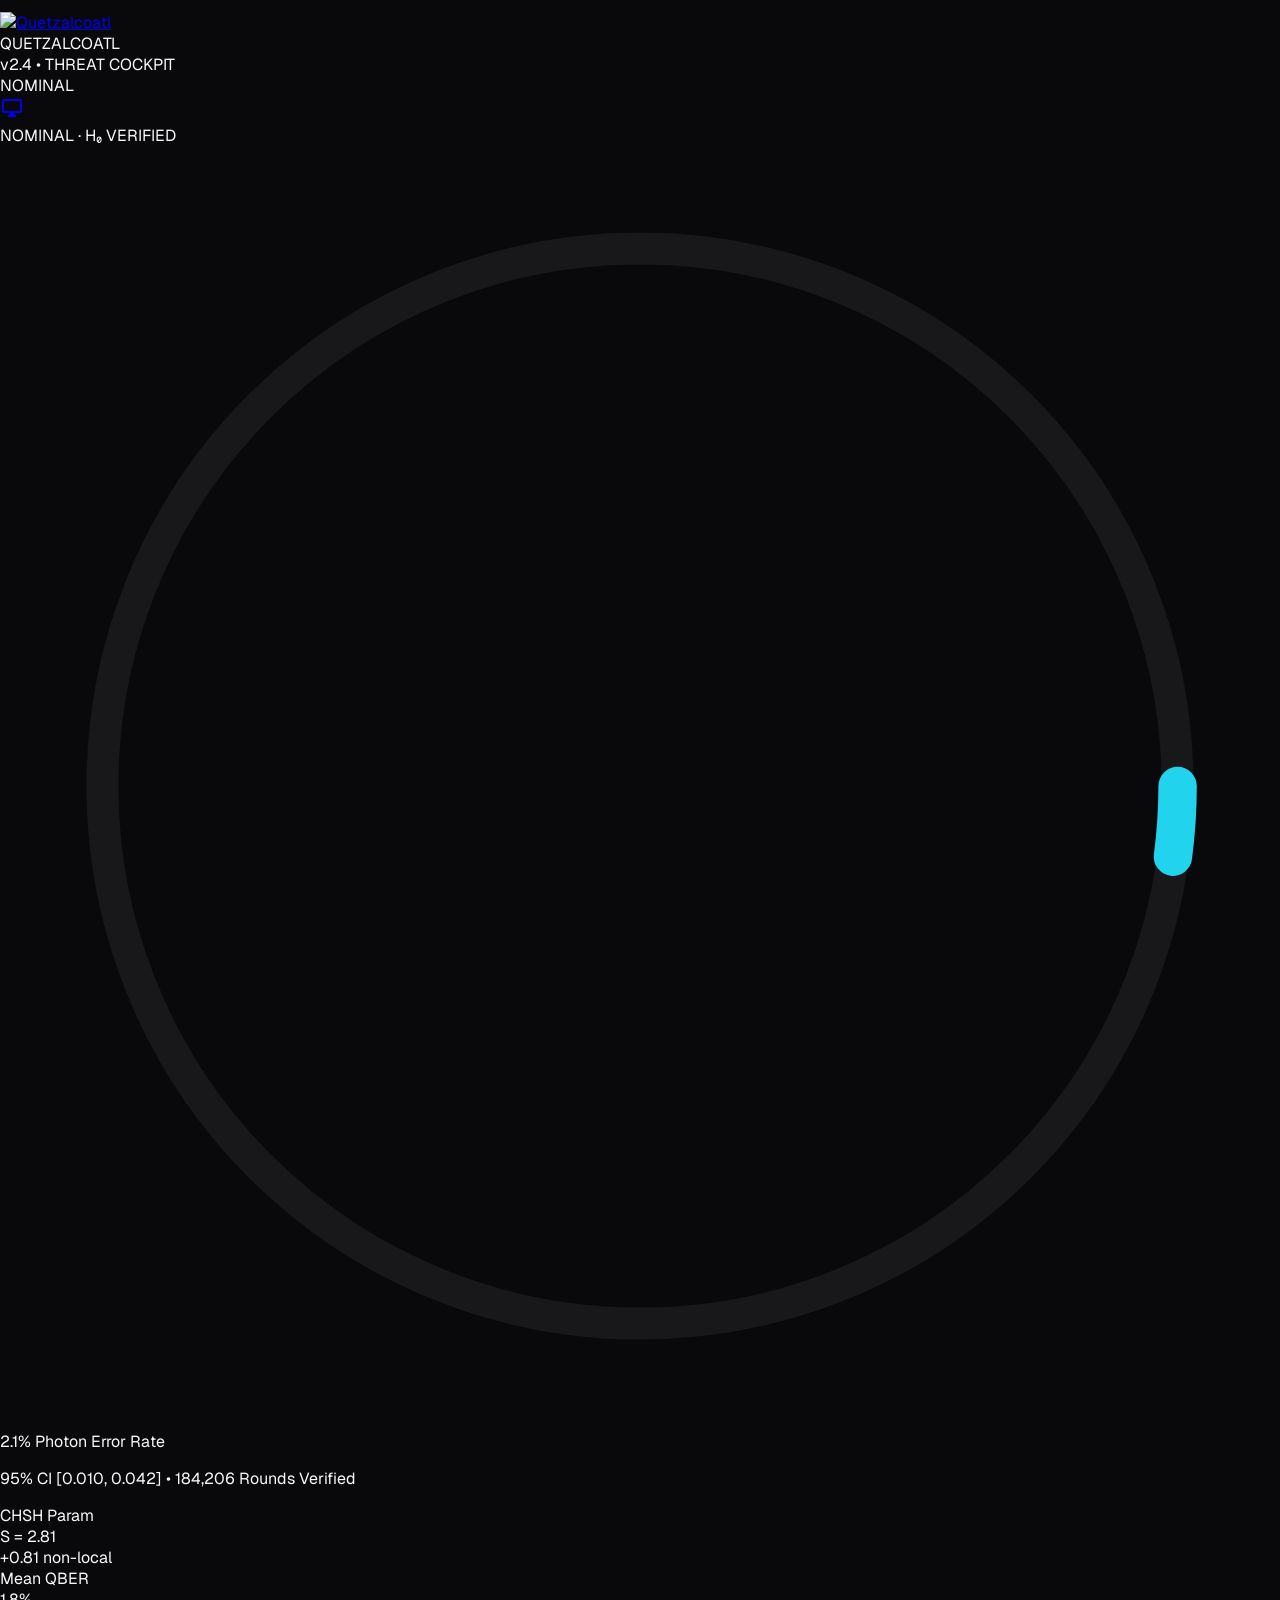
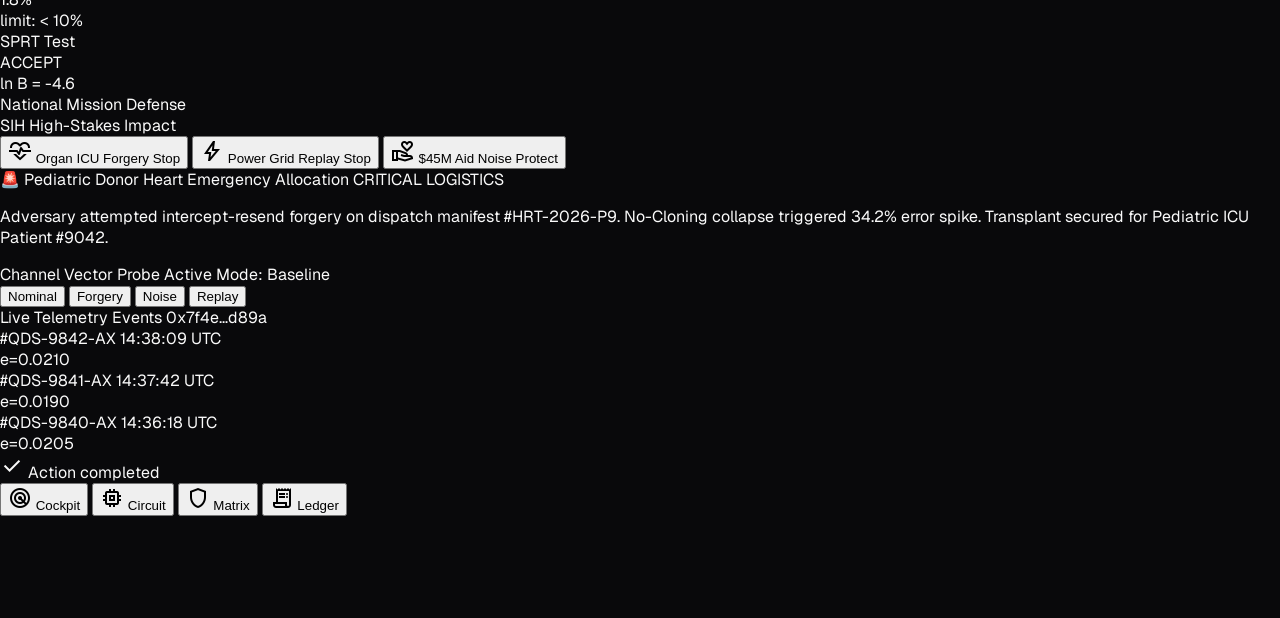
==== commit 5220205c: "feat(ui): implement ReactBits-inspired WebGL 8x8 Bayer Dither background with interactive ripples an" ====
--- a/frontend/minimal.html
+++ b/frontend/minimal.html
@@ -198,10 +198,36 @@
     [data-explain-title]:hover {
       box-shadow: 0 0 0 1px rgba(6, 182, 212, 0.4) !important;
     }
+
+    /* Ambient WebGL Dither Background */
+    #dither-canvas {
+      position: fixed;
+      top: 0;
+      left: 0;
+      width: 100vw;
+      height: 100vh;
+      pointer-events: none;
+      z-index: 0;
+      opacity: 0.35;
+      transition: opacity 0.5s ease;
+    }
+
+    header,
+    main,
+    nav,
+    footer,
+    .view-container,
+    #quantum-tooltip {
+      position: relative;
+      z-index: 1;
+    }
   </style>
 </head>
 
 <body class="bg-background text-on-surface flex flex-col min-h-screen selection:bg-primary/20 selection:text-white">
+
+  <!-- Ambient WebGL Dither Background (ReactBits Inspired) -->
+  <canvas id="dither-canvas"></canvas>
 
   <!-- Minimal Dynamic Executive Header -->
   <header class="fixed top-0 w-full z-50 pt-safe bg-background/85 backdrop-blur-xl border-b border-outline">
@@ -1782,6 +1808,7 @@
       initHoverExplainerEngine();
     });
   </script>
+  <script src="/static/js/dither.js"></script>
 </body>
 
 </html>
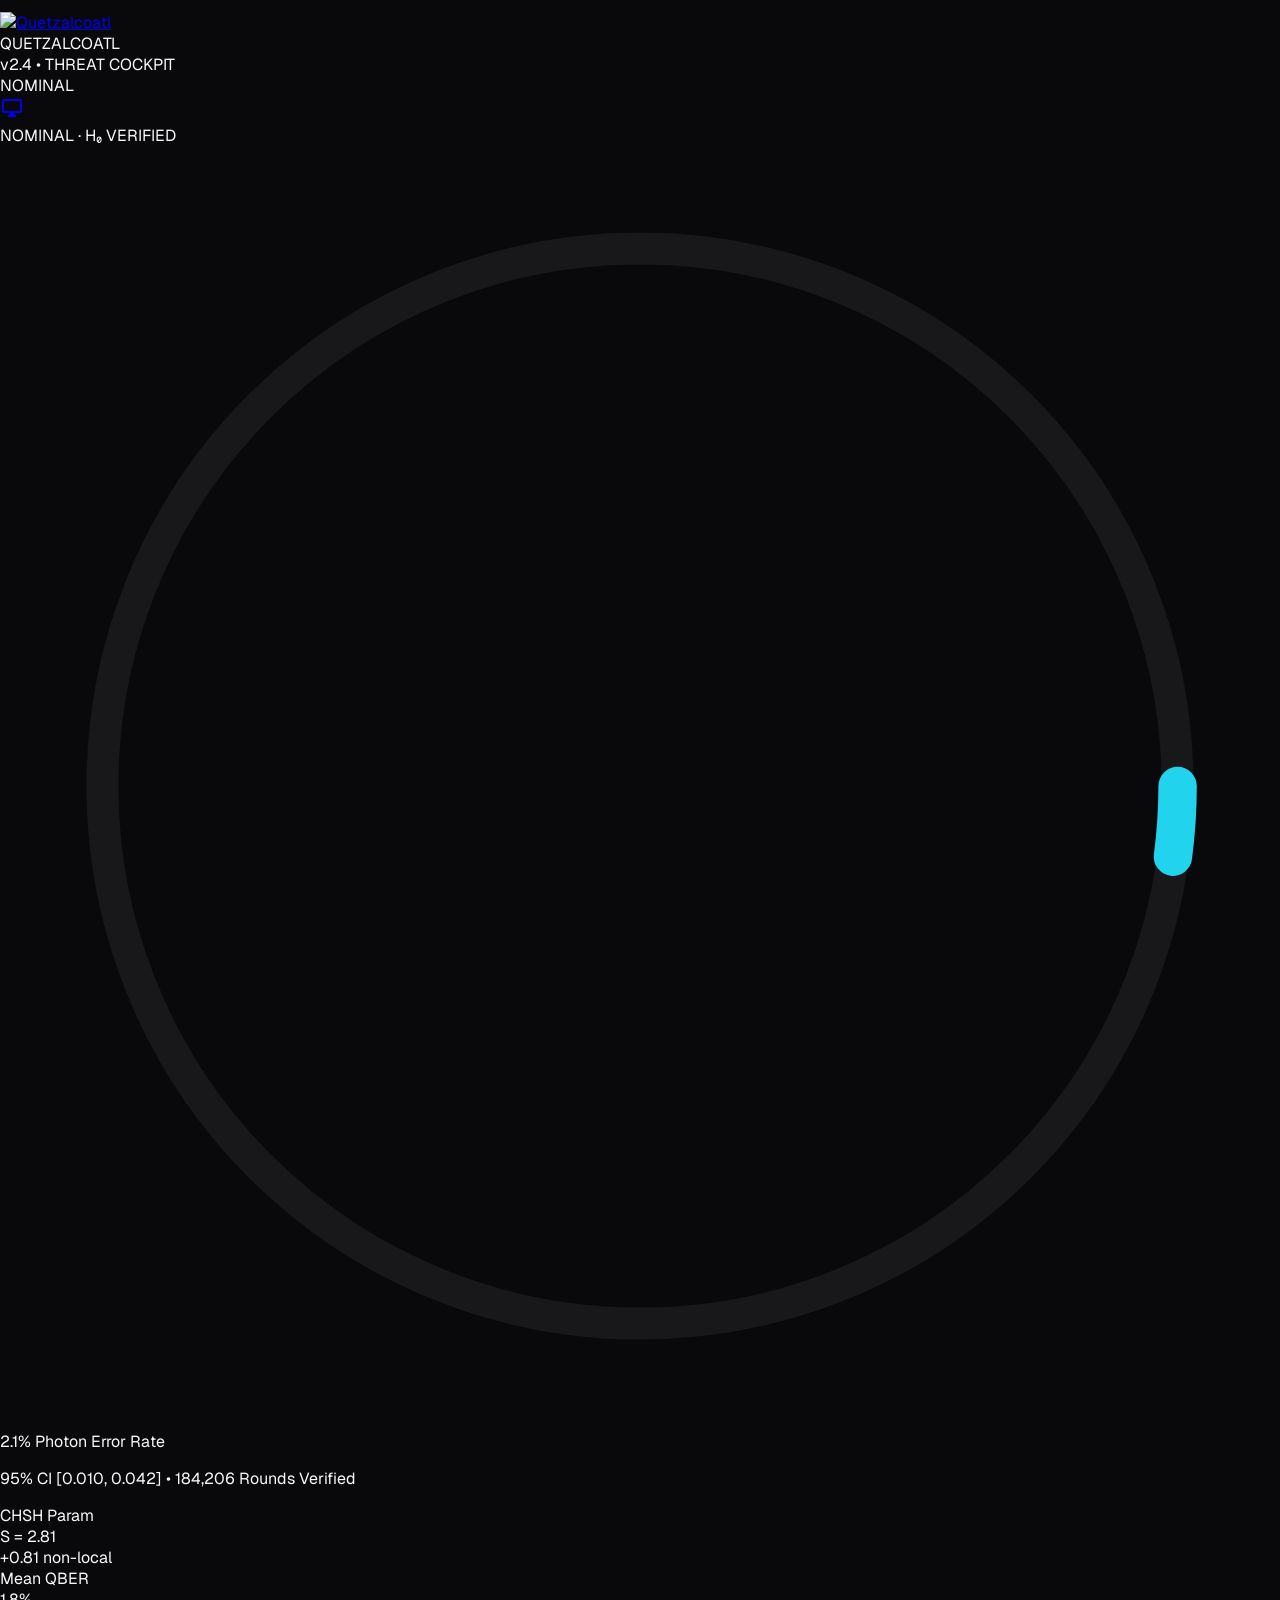
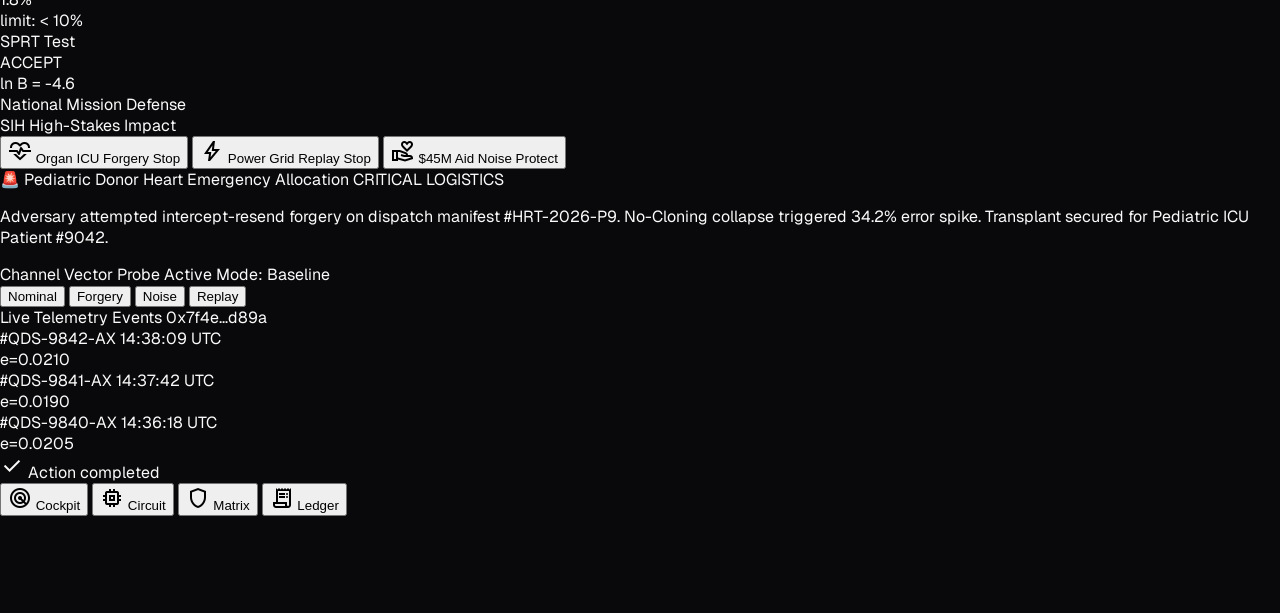
==== commit f6bbeca9: "style(ui): adopt clean monochromatic black, white, and grey theme; remove hover countdown timer" ====
--- a/frontend/minimal.html
+++ b/frontend/minimal.html
@@ -1697,30 +1697,23 @@
         tooltip.id = "quantum-tooltip";
         tooltip.innerHTML = `
           <div class="tooltip-header">
-            <span class="tooltip-tag" id="m-tooltip-tag">PLAIN ENGLISH</span>
-            <span class="font-mono text-[9px] text-cyan-300 font-semibold" id="m-tooltip-countdown">5.0s</span>
+            <span class="tooltip-tag" id="m-tooltip-tag">INFO</span>
           </div>
           <div class="tooltip-title" id="m-tooltip-title">Feature</div>
           <p class="tooltip-body mt-1" id="m-tooltip-body"></p>
-          <div class="tooltip-timer-track">
-            <div id="m-tooltip-bar" class="tooltip-timer-bar"></div>
-          </div>
         `;
         document.body.appendChild(tooltip);
       }
 
       const titleEl = document.getElementById("m-tooltip-title");
       const bodyEl = document.getElementById("m-tooltip-body");
-      const countEl = document.getElementById("m-tooltip-countdown");
-      const barEl = document.getElementById("m-tooltip-bar");
       const tagEl = document.getElementById("m-tooltip-tag");
 
-      let timer = null, interval = null, currentTarget = null, remainingMs = 5000, isPaused = false, hideTimeout = null;
-      const DURATION_MS = 5000;
+      let currentTarget = null, hideTimeout = null;
 
       function positionTooltip(target) {
         const rect = target.getBoundingClientRect();
-        const ttWidth = 300, ttHeight = 120, padding = 10;
+        const ttWidth = 300, ttHeight = 100, padding = 10;
         let top = rect.top - ttHeight - 8;
         let left = rect.left + (rect.width / 2) - (ttWidth / 2);
         if (top < padding) top = rect.bottom + 8;
@@ -1731,22 +1724,8 @@
       }
 
       function dismissTooltip() {
-        if (timer) { clearTimeout(timer); timer = null; }
-        if (interval) { clearInterval(interval); interval = null; }
         tooltip.classList.remove("active");
         currentTarget = null;
-        isPaused = false;
-      }
-
-      function startCountdown() {
-        if (interval) clearInterval(interval);
-        interval = setInterval(() => {
-          if (isPaused) return;
-          remainingMs = Math.max(0, remainingMs - 100);
-          if (countEl) countEl.textContent = (remainingMs / 1000).toFixed(1) + "s";
-          if (barEl) barEl.style.width = `${(remainingMs / DURATION_MS) * 100}%`;
-          if (remainingMs <= 0) dismissTooltip();
-        }, 100);
       }
 
       function showExplainer(target) {
@@ -1755,20 +1734,12 @@
         const body = target.getAttribute("data-explain-body");
         if (!title || !body) return;
         currentTarget = target;
-        remainingMs = DURATION_MS;
-        isPaused = false;
-        if (tagEl) tagEl.textContent = title.includes("Defense") || title.includes("Attack") ? "SECURITY GUIDE" : "QUANTUM INTEL";
+        if (tagEl) tagEl.textContent = title.includes("Defense") || title.includes("Attack") ? "SECURITY GUIDE" : "INFO";
         if (titleEl) titleEl.textContent = title;
         if (bodyEl) bodyEl.textContent = body;
-        if (countEl) countEl.textContent = "5.0s";
-        if (barEl) { barEl.style.transition = "none"; barEl.style.width = "100%"; void barEl.offsetWidth; }
         positionTooltip(target);
         tooltip.classList.add("active");
-        startCountdown();
-      }
-
-      tooltip.addEventListener("mouseenter", () => { isPaused = true; if (countEl) countEl.textContent = "PAUSED"; });
-      tooltip.addEventListener("mouseleave", () => { isPaused = false; startCountdown(); });
+      }
 
       document.addEventListener("mouseover", (e) => {
         const target = e.target.closest("[data-explain-title]");
@@ -1780,7 +1751,7 @@
         if (!fromTarget) return;
         const toElement = e.relatedTarget;
         if (toElement && (fromTarget.contains(toElement) || tooltip.contains(toElement))) return;
-        hideTimeout = setTimeout(() => { dismissTooltip(); }, 250);
+        hideTimeout = setTimeout(() => { dismissTooltip(); }, 80);
       });
 
       // Mobile tap-to-inspect support
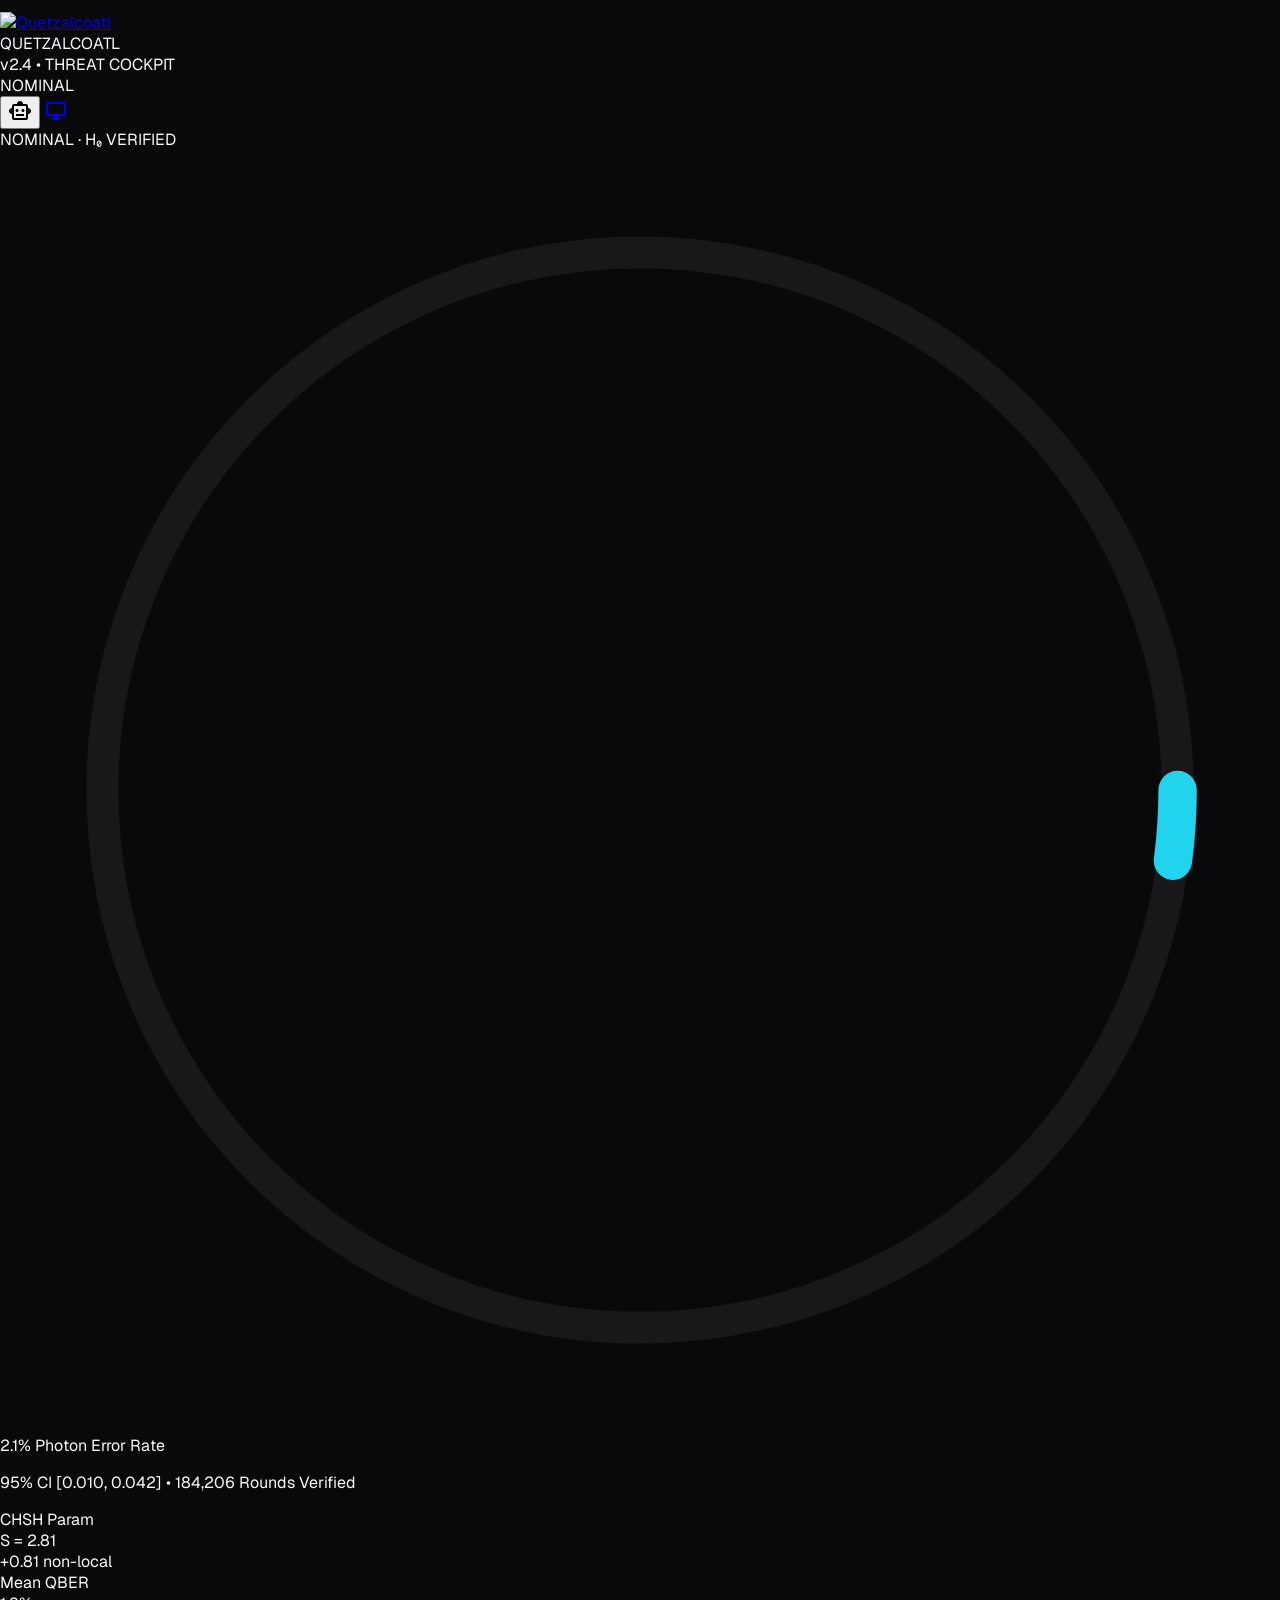
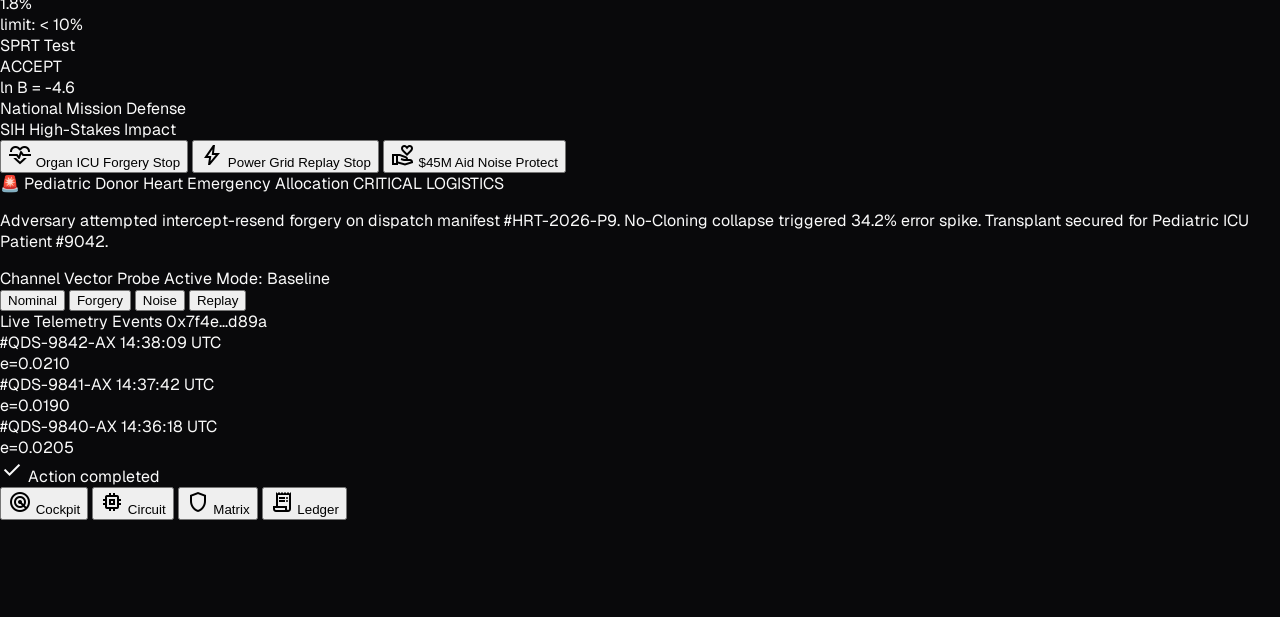
==== commit b7972fdd: "feat: fix tab click handlers and implement interactive tutorial walkthrough bot" ====
--- a/frontend/minimal.html
+++ b/frontend/minimal.html
@@ -14,6 +14,7 @@
   <link
     href="https://fonts.googleapis.com/css2?family=Material+Symbols+Outlined:opsz,wght,FILL,GRAD@20..48,100..700,0..1,-50..200"
     rel="stylesheet">
+  <link rel="stylesheet" href="/static/css/styles.css">
   <script src="https://cdn.tailwindcss.com?plugins=forms,container-queries"></script>
   <script id="tailwind-config">
     tailwind.config = {
@@ -251,6 +252,11 @@
           <span class="w-1.5 h-1.5 rounded-full bg-tertiary animate-pulse" id="hdr-badge-dot"></span>
           <span class="font-mono text-[10px] text-tertiary font-medium uppercase" id="hdr-badge-text">NOMINAL</span>
         </div>
+        <button onclick="if(window.QuetzalcoatlTour) window.QuetzalcoatlTour.toggle()" id="mob-tour-btn"
+          class="p-1 rounded text-secondary hover:text-white border border-transparent hover:border-outline transition flex items-center gap-1"
+          title="Interactive Tour Walkthrough (Bot Assistant)">
+          <span class="material-symbols-outlined text-[16px]">smart_toy</span>
+        </button>
         <a href="/"
           class="p-1 rounded text-secondary hover:text-white border border-transparent hover:border-outline transition"
           title="Switch to Full Desktop SOC">
@@ -1780,6 +1786,7 @@
     });
   </script>
   <script src="/static/js/dither.js"></script>
+  <script src="/static/js/tour.js"></script>
 </body>
 
 </html>
